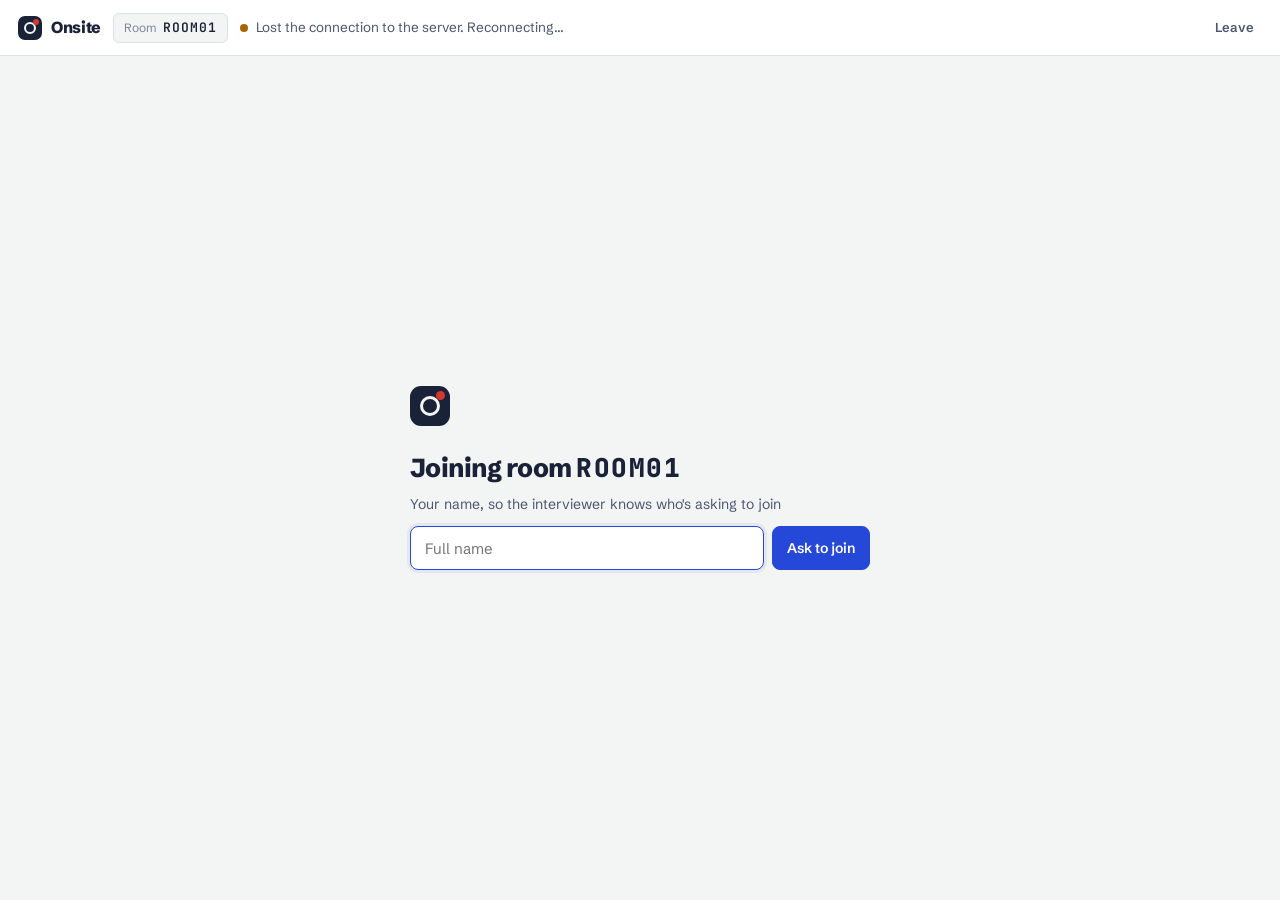
==== interview.html @ e68c0ad7 "Polish project rooms: quieter file actions, private mark, shorter copy - Interview type in the top b" ====
<!doctype html>
<html lang="en">
<head>
<meta charset="utf-8" />
<meta name="viewport" content="width=device-width, initial-scale=1" />
<title>Onsite — Interview room</title>
<link rel="icon" href="data:image/svg+xml,<svg xmlns=%22http://www.w3.org/2000/svg%22 viewBox=%220 0 32 32%22><rect width=%2232%22 height=%2232%22 rx=%227%22 fill=%22%231A2238%22/><circle cx=%2216%22 cy=%2216%22 r=%228%22 fill=%22none%22 stroke=%22%23F4F6F5%22 stroke-width=%223%22/><circle cx=%2223%22 cy=%229%22 r=%223%22 fill=%22%23D6382F%22/></svg>" />
<link rel="stylesheet" href="style.css?v=46" />
<link rel="stylesheet" href="vendor/codemirror/codemirror.min.css" />
</head>
<body class="room">
  <header class="topbar">
    <div class="topbar-left">
      <a class="brand" href="index.html" aria-label="Onsite home">
        <span class="brand-mark" aria-hidden="true"></span>
        <span class="brand-name">Onsite</span>
      </a>
      <button class="room-code-pill" id="roomCodePill" type="button" title="Copy invite link">
        <span class="room-code-label">Room</span>
        <span class="room-code-chip" id="roomChip">------</span>
      </button>
      <span class="room-type hidden" id="roomType"></span>
      <span class="conn-status"><span class="conn-dot" id="connDot"></span><span id="connText">Waiting for your candidate</span></span>
    </div>
    <div class="topbar-right">
      <span class="verdict-badge hidden" id="verdictBadge"></span>
      <div class="timer-group">
        <select class="duration-select hidden" id="durationSelect" aria-label="Interview length">
          <option value="30">30 min</option>
          <option value="45" selected>45 min</option>
          <option value="60">60 min</option>
          <option value="90">90 min</option>
        </select>
        <span class="timer" id="timer">45:00</span>
        <button class="btn btn-primary btn-sm hidden" id="startTimerBtn" type="button">Start interview</button>
      </div>
      <button class="btn btn-sm hidden" id="copyRoomLink" type="button">Copy invite link</button>
      <button class="btn btn-sm btn-danger-quiet hidden" id="endAccessBtn" type="button">Remove candidate</button>
      <a href="index.html" class="btn btn-sm btn-ghost leave-link" id="leaveLink">Leave</a>
    </div>
  </header>

  <div class="error-banner hidden" id="errorBanner"></div>

  <div class="admit-banner hidden" id="admitBanner" role="alert">
    <span id="admitBannerText"></span>
    <button class="btn btn-sm btn-go" id="admitBtn" type="button">Let them in</button>
    <button class="btn btn-sm btn-ghost-inverse" id="denyBtn" type="button">Deny</button>
  </div>

  <div class="waiting-overlay hidden" id="waitingOverlay">
    <div class="waiting-box">
      <span class="brand-mark brand-mark-lg" aria-hidden="true"></span>
      <p class="waiting-title" id="waitingTitle">Joining room <span id="waitingRoom"></span></p>
      <p class="waiting-text" id="waitingText">Connecting…</p>
      <form class="name-form hidden" id="nameForm">
        <label for="nameFormInput">Your name, so the interviewer knows who's asking to join</label>
        <div class="name-form-row">
          <input id="nameFormInput" autocomplete="name" maxlength="40" placeholder="Full name" required />
          <button class="btn btn-primary" type="submit">Ask to join</button>
        </div>
      </form>
    </div>
  </div>

  <div class="session-end-overlay hidden" id="sessionEndOverlay">
    <div class="session-end-box">
      <div class="session-end-title" id="sessionEndTitle">Interview ended</div>
      <p id="sessionEndReason">The interviewer ended the interview.</p>
      <button class="btn hidden" id="sessionEndResetBtn" type="button">Reset for next candidate</button>
    </div>
  </div>

  <div class="replay-overlay hidden" id="replayOverlay" role="dialog" aria-modal="true" aria-labelledby="replayTitle">
    <div class="replay-box">
      <div class="replay-head">
        <h2 id="replayTitle">Code playback <span class="replay-file" id="replayFile"></span></h2>
        <button class="btn btn-sm btn-ghost" id="replayClose" type="button">Close</button>
      </div>
      <div class="replay-editor"><textarea id="replayArea"></textarea></div>
      <div class="replay-controls">
        <button class="btn btn-sm btn-primary replay-play" id="replayPlay" type="button">Play</button>
        <div class="replay-track">
          <div class="replay-markers" id="replayMarkers"></div>
          <input type="range" id="replaySlider" min="0" max="0" value="0" aria-label="Playback position" />
        </div>
        <span class="replay-time" id="replayTime">0:00</span>
        <select id="replaySpeed" aria-label="Playback speed">
          <option value="4">4×</option>
          <option value="10" selected>10×</option>
          <option value="30">30×</option>
        </select>
      </div>
      <p class="replay-legend"><span class="mk mk-paste"></span>Paste <span class="mk mk-away"></span>Left the tab <span class="mk mk-run"></span>Code run <span class="mk mk-question"></span>Switched question</p>
    </div>
  </div>

  <main class="main-layout">
    <section class="editor-pane" aria-label="Code editor">
      <div class="editor-toolbar">
        <select id="langSelect" aria-label="Language">
          <option value="python" selected>Python</option>
          <option value="javascript">JavaScript</option>
          <option value="cpp">C++</option>
          <option value="java">Java</option>
        </select>
        <button class="btn btn-sm btn-dark btn-run" id="runBtn" type="button" title="Run (Cmd/Ctrl+Enter)">Run</button>
        <button class="btn btn-sm btn-dark" id="runTestsBtn" type="button">Run tests</button>
        <button class="btn btn-sm btn-dark" id="formatCodeBtn" type="button" title="Format with Ruff (Python) or clang-format (C++/Java/JS) — Cmd/Ctrl+Shift+F">Format</button>
        <div class="toolbar-spacer"></div>
        <div class="editor-settings">
          <button class="btn btn-sm btn-dark" id="editorSettingsBtn" type="button" aria-expanded="false" aria-controls="editorSettingsMenu" title="Editor settings">Aa</button>
          <div class="settings-menu hidden" id="editorSettingsMenu" role="dialog" aria-label="Editor settings">
            <div class="settings-row">
              <span id="fontSizeLabel">Text size</span>
              <div class="stepper" role="group" aria-labelledby="fontSizeLabel">
                <button type="button" id="fontDownBtn" aria-label="Smaller text">−</button>
                <output id="fontSizeOut" aria-live="polite">14</output>
                <button type="button" id="fontUpBtn" aria-label="Larger text">+</button>
              </div>
            </div>
            <div class="settings-row">
              <span id="editorThemeLabel">Editor</span>
              <div class="seg" role="group" aria-labelledby="editorThemeLabel">
                <button type="button" data-editor-theme="dark">Dark</button>
                <button type="button" data-editor-theme="light">Light</button>
              </div>
            </div>
            <p class="settings-note">Only changes your screen.</p>
          </div>
        </div>
        <button class="btn btn-sm btn-dark" id="whiteboardToggle" type="button">Whiteboard</button>
      </div>
      <div class="file-bar hidden" id="fileBar">
        <div class="file-tabs" id="fileTabs" role="tablist" aria-label="Project files"></div>
        <div class="file-actions hidden" id="fileActions">
          <button class="file-action" id="newFileBtn" type="button">New file</button>
          <button class="file-action" id="hideFileBtn" type="button">Hide</button>
          <button class="file-action" id="deleteFileBtn" type="button">Delete</button>
          <label class="file-run-toggle" title="Lets the candidate use Run and Run tests. Results for hidden files stay private.">
            <input type="checkbox" id="candidateRunsToggle" checked />Candidate runs
          </label>
        </div>
      </div>
      <div class="editor-surface" id="editorSurface">
        <textarea id="codeArea"></textarea>

        <div class="whiteboard-wrap hidden" id="whiteboardWrap">
          <div class="wb-toolbar">
            <div class="wb-tools" id="wbTools">
              <button class="wb-tool active" data-tool="select" title="Select / move / resize" type="button">Select</button>
              <button class="wb-tool" data-tool="pen" title="Pen" type="button">Pen</button>
              <button class="wb-tool" data-tool="rect" title="Rectangle" type="button">Box</button>
              <button class="wb-tool" data-tool="ellipse" title="Ellipse" type="button">Circle</button>
              <button class="wb-tool" data-tool="line" title="Line" type="button">Line</button>
              <button class="wb-tool" data-tool="arrow" title="Arrow" type="button">Arrow</button>
              <button class="wb-tool" data-tool="text" title="Text" type="button">Text</button>
              <button class="wb-tool" data-tool="eraser" title="Eraser" type="button">Eraser</button>
            </div>
            <div class="wb-sep"></div>
            <div class="wb-colors" id="wbColors">
              <button class="wb-color active" data-color="#1A2238" style="background:#1A2238" title="Black marker" type="button"></button>
              <button class="wb-color" data-color="#2648D8" style="background:#2648D8" title="Blue marker" type="button"></button>
              <button class="wb-color" data-color="#16865A" style="background:#16865A" title="Green marker" type="button"></button>
              <button class="wb-color" data-color="#D6382F" style="background:#D6382F" title="Red marker" type="button"></button>
            </div>
            <div class="wb-sep"></div>
            <div class="wb-widths" id="wbWidths">
              <button class="wb-width" data-width="1.5" title="Fine" type="button"><span></span></button>
              <button class="wb-width active" data-width="2.5" title="Medium" type="button"><span></span></button>
              <button class="wb-width" data-width="5" title="Chisel" type="button"><span></span></button>
            </div>
            <div class="wb-sep"></div>
            <button class="btn btn-xs" id="wbUndo" title="Undo (Cmd/Ctrl+Z)" type="button">Undo</button>
            <button class="btn btn-xs" id="wbRedo" title="Redo (Cmd/Ctrl+Shift+Z)" type="button">Redo</button>
            <div class="wb-sep"></div>
            <button class="btn btn-xs" id="wbZoomOut" title="Zoom out" type="button">−</button>
            <button class="btn btn-xs" id="wbZoomReset" title="Reset view" type="button">100%</button>
            <button class="btn btn-xs" id="wbZoomIn" title="Zoom in" type="button">+</button>
            <div class="toolbar-spacer"></div>
            <button class="btn btn-xs btn-danger-quiet" id="wbClear" type="button">Erase board</button>
          </div>
          <div class="wb-canvas-wrap">
            <canvas id="wbCanvas"></canvas>
          </div>
        </div>
      </div>
      <div class="output-head">
        <span>Output</span>
        <span class="output-private hidden" id="outputPrivate">Only you can see this</span>
        <button class="output-clear" id="clearOutputBtn" type="button">Clear</button>
      </div>
      <div class="output-pane" id="outputPane">Run your code to see output here.</div>
    </section>

    <div class="resize-handle" id="resizeHandle" role="separator" aria-orientation="vertical" aria-label="Resize side panel"></div>

    <aside class="side-pane" id="sidePane">
      <div class="invite-card hidden" id="inviteCard">
        <p class="invite-title">Invite your candidate</p>
        <p class="invite-text">Send them this link. You'll be asked to let them in when they arrive.</p>
        <div class="invite-row">
          <code class="invite-link" id="inviteLinkText"></code>
          <button class="btn btn-sm btn-primary" id="inviteCopyBtn" type="button">Copy</button>
        </div>
      </div>

      <nav class="tab-bar" id="tabBar" role="tablist">
        <button class="tab-btn active" data-tab="question" type="button" role="tab">Question</button>
        <button class="tab-btn" data-tab="tests" type="button" role="tab">Tests</button>
        <button class="tab-btn hidden" id="notesTabBtn" data-tab="notes" type="button" role="tab">Log</button>
        <button class="tab-btn hidden" id="feedbackTabBtn" data-tab="feedback" type="button" role="tab">Scorecard</button>
      </nav>

      <div class="tab-panels">
        <div class="tab-panel active" data-panel="question">
          <div class="question-pane">
            <div class="question-tabs hidden" id="questionTabs" role="tablist" aria-label="Questions in this interview"></div>
            <div class="side-header-row">
              <div class="question-actions" id="interviewerQuestionActions">
                <button class="btn btn-sm" id="importLeetcodeBtn" type="button">Choose a question</button>
                <button class="btn btn-sm btn-primary reveal" id="revealBtn" type="button">Show to candidate</button>
              </div>
              <span class="hidden-note hidden" id="candidateHiddenNote">Your interviewer will share the question here.</span>
            </div>
            <p class="prep-note hidden" id="prepNote" role="status"></p>
            <div class="question-meta" id="questionMeta" role="group" aria-label="Difficulty">
              <button class="difficulty-btn difficulty-easy" data-difficulty="easy" type="button">Easy</button>
              <button class="difficulty-btn difficulty-medium" data-difficulty="medium" type="button">Medium</button>
              <button class="difficulty-btn difficulty-hard" data-difficulty="hard" type="button">Hard</button>
            </div>
            <div class="question-badges hidden" id="questionBadges"></div>
            <textarea id="questionArea" placeholder="Write or paste the problem, constraints, and examples — or choose one from the question bank."></textarea>

            <div class="import-panel hidden" id="importPanel">
              <div class="import-section hidden" id="projectBankSection">
                <p class="import-label" id="projectBankLabel">Projects</p>
                <p class="import-hint" id="projectBankHint"></p>
                <div class="bank-list" id="projectBankList"></div>
                <div class="project-blank-row">
                  <button class="btn btn-sm" type="button" data-blank-project="python">Blank Python project</button>
                  <button class="btn btn-sm" type="button" data-blank-project="javascript">Blank JavaScript project</button>
                  <button class="btn btn-sm btn-ghost" type="button" id="projectBankCancelBtn">Cancel</button>
                </div>
              </div>
              <div class="import-section" data-leetcode-only>
                <p class="import-label">NeetCode 150</p>
                <p class="import-hint">Loads the problem, its LeetCode starter code, and test cases from its examples. Problems marked "Hidden tests" also add hidden edge cases and a reference approach to your private notes.</p>
                <input class="bank-search" id="bankSearch" type="search" placeholder="Search by name, number, or topic" autocomplete="off" aria-label="Search the question bank" />
                <div class="bank-groups" id="bankList"></div>
              </div>
              <div class="import-section" data-leetcode-only>
                <p class="import-label">From LeetCode</p>
                <p class="import-hint">Paste any problem URL to pull its description, difficulty, and examples. Starter code comes along for NeetCode 150 problems; LeetCode doesn't let a browser fetch it for others. Premium problems can't be fetched — paste the page text instead.</p>
                <div class="import-fetch-row">
                  <input id="importUrlInput" placeholder="https://leetcode.com/problems/two-sum/" autocomplete="off" />
                  <button class="btn btn-sm btn-primary" id="importFetchBtn" type="button">Fetch</button>
                </div>
                <textarea id="importPasteArea" placeholder="Or paste the whole problem page here…"></textarea>
                <div class="import-actions">
                  <button class="btn btn-sm btn-ghost" id="importCancelBtn" type="button">Cancel</button>
                  <button class="btn btn-sm" id="importConfirmBtn" type="button">Use pasted text</button>
                </div>
              </div>
            </div>
          </div>
        </div>

        <div class="tab-panel" data-panel="tests">
          <div class="testcase-pane hidden" id="testcasePane">
            <div class="side-header-row tests-header-row">
              <p class="testcase-hint" id="testcaseHint">Input takes one JSON value per argument, one per line. Hidden cases are never shown to the candidate.</p>
              <button class="btn btn-sm" id="addTestcaseBtn" type="button">Add case</button>
            </div>
            <div id="testcaseList"></div>
          </div>
          <div class="project-tests hidden" id="projectTestsPane">
            <p class="testcase-hint" id="projectTestsHint"></p>
            <div id="projectTestsList"></div>
          </div>
        </div>

        <div class="tab-panel" data-panel="notes">
          <div class="paste-log hidden" id="pasteLog">
            <form class="log-form" id="logForm">
              <input id="logInput" placeholder="Add a note — stamped with the interview clock" autocomplete="off" />
            </form>
            <div class="paste-log-list" id="pasteLogList"><div class="paste-log-empty">Notes you add, pastes, tab switches, and test runs appear here in order.</div></div>
          </div>

          <div class="solution-pane hidden" id="solutionPane">
            <label class="side-header" for="solutionArea">Reference solution</label>
            <textarea id="solutionArea" placeholder="Expected approach, complexity, follow-ups. Never sent to the candidate."></textarea>
          </div>
        </div>

        <div class="tab-panel" data-panel="feedback">
          <div class="feedback-pane hidden" id="feedbackPane">
            <div class="feedback-scores" id="feedbackScores"></div>
            <textarea id="feedbackSummary" placeholder="Summary: strengths, gaps, and whether you'd move them forward."></textarea>
            <div class="verdict-buttons">
              <button class="verdict-btn pass" id="passBtn" type="button">Pass</button>
              <button class="verdict-btn fail" id="failBtn" type="button">No pass</button>
              <button class="verdict-btn clear" id="clearVerdictBtn" type="button">Clear</button>
            </div>
            <div class="feedback-actions">
              <button class="btn btn-sm" id="replayBtn" type="button">Play back the code</button>
              <button class="btn btn-sm" id="openReportBtn" type="button">Open report</button>
              <button class="btn btn-sm copy-feedback" id="copyFeedbackBtn" type="button">Copy summary</button>
            </div>
            <button class="btn btn-sm btn-danger-quiet reset-room" id="resetRoomBtn" type="button">Reset for next candidate</button>
          </div>
        </div>
      </div>
    </aside>
  </main>

<script>
window.addEventListener('error', function (e) {
  var el = document.getElementById('errorBanner');
  if (!el) return;
  el.textContent = 'Something failed to load (' + (e.message || 'script error') + '). Hard-refresh the page; if it keeps happening, this browser may be blocking a required script.';
  el.classList.remove('hidden');
});
// If the browser restores this page from its back-forward cache (common on
// mobile Safari when swiping back/forward), force a real reload — otherwise
// a stale, frozen snapshot can be shown with no new network request at all.
window.addEventListener('pageshow', function (e) {
  if (e.persisted) window.location.reload();
});
</script>
<script src="vendor/codemirror/codemirror.min.js"></script>
<script src="vendor/codemirror/mode/javascript/javascript.min.js"></script>
<script src="vendor/codemirror/mode/clike/clike.min.js"></script>
<script src="vendor/codemirror/mode/python/python.min.js"></script>
<script src="vendor/codemirror/addon/comment/comment.min.js"></script>
<script src="vendor/codemirror/addon/edit/matchbrackets.js"></script>
<script src="vendor/codemirror/addon/edit/closebrackets.js"></script>
<script src="vendor/codemirror/addon/selection/active-line.js"></script>
<script src="vendor/peerjs/peerjs.min.js"></script>
<script src="questions.js?v=31"></script>
<script src="neetcode150.js?v=1"></script>
<script src="projects.js?v=1"></script>
<script src="project-runner.js?v=1"></script>
<script src="report.js?v=3"></script>
<script src="app.js?v=48"></script>
</body>
</html>
---- style.css ----
@import url('https://fonts.googleapis.com/css2?family=JetBrains+Mono:wght@400;500;600&family=Schibsted+Grotesk:wght@400;500;600;700;800&display=swap');

/* Onsite — the interview room's whiteboard: board white, marker-ink navy,
   and the three dry-erase colors (blue, green, red) used for meaning only:
   blue = action, green = passing / connected, red = time / failing. */
:root {
  --board: #F3F5F4;
  --surface: #FFFFFF;
  --surface-2: #EDF0EF;
  --ink: #1A2238;
  --ink-2: #4B556E;
  --ink-3: #7C859A;
  --rule: #DCE1E4;
  --rule-2: #C3CAD2;
  --blue: #2648D8;
  --blue-ink: #1A35A8;
  --blue-wash: rgba(38, 72, 216, 0.08);
  --green: #16865A;
  --green-wash: rgba(22, 134, 90, 0.1);
  --red: #D6382F;
  --red-wash: rgba(214, 56, 47, 0.09);
  --amber: #A86400;
  --amber-wash: rgba(201, 125, 0, 0.12);

  --slate: #151B2D;
  --slate-2: #1B2236;
  --slate-3: #232B42;
  --slate-rule: #2A334C;
  --slate-text: #E4E8F2;
  --slate-dim: #8A93AD;

  --sans: 'Schibsted Grotesk', system-ui, sans-serif;
  --mono: 'JetBrains Mono', ui-monospace, monospace;

  --r-sm: 5px;
  --r-md: 8px;
  --r-lg: 14px;
}

* { box-sizing: border-box; }

body {
  margin: 0;
  font-family: var(--sans);
  font-size: 14px;
  line-height: 1.45;
  background: var(--board);
  color: var(--ink);
  -webkit-font-smoothing: antialiased;
}

.hidden { display: none !important; }
a { color: inherit; }
button { font-family: inherit; }
:focus-visible { outline: 2px solid var(--blue); outline-offset: 2px; }

@media (prefers-reduced-motion: reduce) {
  *, *::before, *::after { animation: none !important; transition: none !important; }
}

/* ---------- Brand ---------- */
.brand {
  display: inline-flex;
  align-items: center;
  gap: 9px;
  text-decoration: none;
  color: var(--ink);
}
.brand-mark {
  display: inline-block;
  position: relative;
  width: 24px;
  height: 24px;
  border-radius: 7px;
  background: var(--ink);
  flex: none;
}
.brand-mark::before {
  content: '';
  position: absolute;
  inset: 6px;
  border: 2.5px solid var(--board);
  border-radius: 50%;
}
.brand-mark::after {
  content: '';
  position: absolute;
  top: 3px;
  right: 3px;
  width: 6px;
  height: 6px;
  border-radius: 50%;
  background: var(--red);
}
.brand-mark-lg { width: 40px; height: 40px; border-radius: 11px; }
.brand-mark-lg::before { inset: 10px; border-width: 3.5px; }
.brand-mark-lg::after { top: 5px; right: 5px; width: 9px; height: 9px; }
.brand-name {
  font-weight: 800;
  font-size: 17px;
  letter-spacing: -0.02em;
}

/* ---------- Buttons ---------- */
.btn {
  display: inline-flex;
  align-items: center;
  justify-content: center;
  gap: 6px;
  height: 36px;
  padding: 0 14px;
  border: 1px solid var(--rule-2);
  border-radius: var(--r-md);
  background: var(--surface);
  color: var(--ink);
  font-size: 14px;
  font-weight: 600;
  text-decoration: none;
  cursor: pointer;
  white-space: nowrap;
  transition: background .12s, border-color .12s, color .12s;
}
.btn:hover { border-color: var(--ink-3); background: var(--surface-2); }
.btn:disabled { opacity: .55; cursor: default; }
.btn-sm { height: 30px; padding: 0 11px; font-size: 13px; border-radius: 6px; }
.btn-xs { height: 26px; padding: 0 9px; font-size: 12px; border-radius: var(--r-sm); }
.btn-primary { background: var(--blue); border-color: var(--blue); color: #fff; }
.btn-primary:hover { background: var(--blue-ink); border-color: var(--blue-ink); }
.btn-primary.active { background: var(--surface); color: var(--blue); border-color: var(--blue); }
.btn-ghost { border-color: transparent; background: transparent; color: var(--ink-2); }
.btn-ghost:hover { background: var(--surface-2); border-color: transparent; color: var(--ink); }
.btn-danger-quiet { color: var(--red); }
.btn-danger-quiet:hover { border-color: var(--red); background: var(--red-wash); }
.btn-go { background: var(--green); border-color: var(--green); color: #fff; }
.btn-go:hover { background: #0F6E49; border-color: #0F6E49; }
.btn-ghost-inverse { background: transparent; border-color: rgba(255,255,255,.35); color: #fff; }
.btn-ghost-inverse:hover { background: rgba(255,255,255,.1); border-color: #fff; }

/* Buttons on the dark editor surface */
.btn-dark { background: var(--slate-3); border-color: var(--slate-rule); color: var(--slate-text); }
.btn-dark:hover { background: #2B3450; border-color: #3A4564; }
.btn-dark.active { background: var(--slate-text); color: var(--slate); border-color: var(--slate-text); }
.btn-run { background: var(--green); border-color: var(--green); color: #fff; }
.btn-run:hover { background: #12A06B; border-color: #12A06B; }

input, textarea, select {
  font-family: inherit;
  font-size: 14px;
  color: var(--ink);
}

/* ======================================================================
   Landing
   ====================================================================== */
body.landing { min-height: 100vh; }

.landing-top {
  display: flex;
  align-items: center;
  justify-content: space-between;
  max-width: 1180px;
  margin: 0 auto;
  padding: 22px 32px;
}

.landing-main {
  max-width: 1180px;
  margin: 0 auto;
  padding: 40px 32px 72px;
  display: grid;
  grid-template-columns: minmax(0, 1fr) minmax(0, 1.05fr);
  gap: 64px;
  align-items: center;
}

.landing h1 {
  font-size: clamp(40px, 5.4vw, 68px);
  font-weight: 800;
  line-height: 0.98;
  letter-spacing: -0.035em;
  margin: 0 0 22px;
  max-width: 11ch;
}

.lede {
  font-size: 18px;
  line-height: 1.55;
  color: var(--ink-2);
  max-width: 44ch;
  margin: 0 0 36px;
}

.type-picker {
  display: grid;
  grid-template-columns: repeat(3, minmax(0, 1fr));
  gap: 8px;
  margin: 0 0 14px;
  padding: 0;
  border: 0;
  min-width: 0;
}
.type-picker legend { margin-bottom: 8px; padding: 0; font-weight: 600; font-size: 14px; color: var(--ink-2); }
.type-option {
  position: relative;
  display: flex;
  flex-direction: column;
  gap: 3px;
  padding: 12px 14px;
  border: 1px solid var(--rule-2);
  border-radius: 10px;
  background: var(--surface);
  cursor: pointer;
}
.type-option:hover { border-color: var(--ink-3); }
.type-option input { position: absolute; opacity: 0; pointer-events: none; }
.type-option:has(input:checked) { border-color: var(--ink); box-shadow: inset 0 0 0 1px var(--ink); }
.type-option:has(input:focus-visible) { outline: 2px solid var(--blue); outline-offset: 1px; }
.type-name { font-weight: 700; font-size: 15px; }
.type-desc { font-size: 13px; line-height: 1.4; color: var(--ink-3); }
@media (max-width: 560px) { .type-picker { grid-template-columns: 1fr; } }

.start-block {
  display: flex;
  flex-wrap: wrap;
  align-items: center;
  gap: 12px;
  margin-bottom: 28px;
}
.start-block .btn { height: 48px; padding: 0 22px; font-size: 16px; border-radius: 10px; }

.length-picker {
  display: inline-flex;
  align-items: center;
  gap: 2px;
  padding: 3px;
  border: 1px solid var(--rule-2);
  border-radius: 10px;
  background: var(--surface);
  margin: 0;
  min-width: 0;
}
.length-picker legend { position: absolute; width: 1px; height: 1px; overflow: hidden; clip: rect(0 0 0 0); }
.length-picker label {
  position: relative;
  display: inline-flex;
  align-items: center;
  height: 40px;
  padding: 0 12px;
  border-radius: 7px;
  font-weight: 600;
  font-size: 14px;
  color: var(--ink-2);
  cursor: pointer;
  font-variant-numeric: tabular-nums;
}
.length-picker input { position: absolute; opacity: 0; pointer-events: none; }
.length-picker label:has(input:checked) { background: var(--ink); color: var(--surface); }
.length-picker label:has(input:focus-visible) { outline: 2px solid var(--blue); outline-offset: 1px; }
.length-suffix { color: var(--ink-3); font-size: 14px; padding: 0 10px 0 6px; }

.join-form {
  display: flex;
  flex-wrap: wrap;
  align-items: center;
  gap: 10px;
  padding-top: 26px;
  border-top: 1px solid var(--rule);
  max-width: 520px;
}
.join-form label { width: 100%; font-weight: 600; color: var(--ink-2); font-size: 14px; }
.join-form input {
  height: 44px;
  padding: 0 14px;
  border: 1px solid var(--rule-2);
  border-radius: var(--r-md);
  background: var(--surface);
}
.join-form input:focus { outline: none; border-color: var(--blue); box-shadow: 0 0 0 3px var(--blue-wash); }
#joinCodeInput {
  width: 150px;
  font-family: var(--mono);
  font-weight: 600;
  letter-spacing: 0.12em;
  text-transform: uppercase;
}
#joinCodeInput::placeholder { font-family: var(--sans); font-weight: 400; letter-spacing: 0; text-transform: none; }
#candidateNameInput { flex: 1; min-width: 160px; }
.join-form .btn { height: 44px; }
.form-error { width: 100%; margin: 0; color: var(--red); font-size: 13px; }

/* The preview: a miniature of the room, the one moment of motion on the page. */
.preview {
  position: relative;
  margin: 0;
  border-radius: var(--r-lg);
  background: var(--slate);
  color: var(--slate-text);
  box-shadow: 0 1px 0 var(--rule-2), 0 30px 60px -30px rgba(26, 34, 56, 0.55);
  overflow: hidden;
}
.preview-bar {
  display: flex;
  align-items: center;
  gap: 10px;
  padding: 12px 16px;
  border-bottom: 1px solid var(--slate-rule);
  font-size: 12.5px;
  color: var(--slate-dim);
}
.preview-bar .pv-room { font-family: var(--mono); color: var(--slate-text); letter-spacing: 0.08em; }
.preview-bar .pv-spacer { flex: 1; }
.preview-bar .pv-clock {
  font-family: var(--mono);
  font-size: 15px;
  font-weight: 600;
  color: var(--slate-text);
  font-variant-numeric: tabular-nums;
}
.pv-live { display: inline-flex; align-items: center; gap: 6px; }
.pv-live::before { content: ''; width: 7px; height: 7px; border-radius: 50%; background: #3BC48A; }
.preview-code {
  margin: 0;
  padding: 18px 0 22px;
  font-family: var(--mono);
  font-size: 13.5px;
  line-height: 1.75;
  min-height: 300px;
  white-space: pre;
  overflow: hidden;
  counter-reset: ln;
}
.preview-code .ln { display: block; padding-right: 16px; }
.preview-code .ln::before {
  counter-increment: ln;
  content: counter(ln);
  display: inline-block;
  width: 44px;
  padding-right: 14px;
  text-align: right;
  color: #4A5574;
}
.pv-k { color: #8FB3FF; }
.pv-f { color: #7FE0B0; }
.pv-c { color: #6F7A96; font-style: italic; }
.pv-n { color: #E9C46A; }
.pv-cursor {
  position: relative;
  display: inline-block;
  width: 2px;
  height: 1.25em;
  vertical-align: -0.25em;
  background: #F59E8B;
  animation: pv-blink 1s steps(1) infinite;
}
.pv-cursor-flag {
  position: absolute;
  bottom: 100%;
  left: 0;
  padding: 1px 6px;
  border-radius: 3px 3px 3px 0;
  background: #F59E8B;
  color: var(--slate);
  font-family: var(--sans);
  font-size: 10.5px;
  font-weight: 700;
  white-space: nowrap;
}
@keyframes pv-blink { 50% { opacity: 0; } }
.preview-foot {
  display: flex;
  gap: 18px;
  padding: 12px 16px;
  border-top: 1px solid var(--slate-rule);
  font-size: 12.5px;
  color: var(--slate-dim);
}
.preview-foot strong { color: #3BC48A; font-weight: 600; }
.preview-foot .pv-hidden { color: var(--slate-dim); }

.features {
  width: calc(100% - 64px);
  max-width: 1116px;
  margin: 0 auto;
  padding: 56px 0 40px;
  display: grid;
  grid-template-columns: repeat(4, minmax(0, 1fr));
  gap: 36px;
  border-top: 1px solid var(--rule);
}
.feature h2 { font-size: 16px; font-weight: 700; letter-spacing: -0.01em; margin: 0 0 8px; }
.feature p { margin: 0; color: var(--ink-2); line-height: 1.55; font-size: 14.5px; max-width: 34ch; }

.landing-foot {
  max-width: 1180px;
  margin: 0 auto;
  padding: 24px 32px 40px;
  color: var(--ink-3);
  font-size: 13px;
}

/* Past interviews */
.history-panel {
  max-width: 760px;
  margin: 0 auto;
  padding: 24px 32px 72px;
}
.history-panel h1 { font-size: 34px; max-width: none; margin-bottom: 6px; }
.history-panel .hint { color: var(--ink-3); margin: 0 0 28px; }
.history-entry {
  padding: 18px 0;
  border-top: 1px solid var(--rule);
}
.history-entry-top { display: flex; align-items: center; gap: 12px; margin-bottom: 4px; }
.history-entry-name { font-weight: 700; font-size: 16px; }
.history-entry-meta { color: var(--ink-3); font-size: 13px; margin-bottom: 8px; }
.history-entry-question, .history-entry-summary { color: var(--ink-2); font-size: 14px; margin-top: 6px; white-space: pre-wrap; }
.history-entry-scores { font-size: 13px; color: var(--ink-2); margin-top: 6px; }
.history-entry-notes { margin: 8px 0 0; padding-left: 18px; color: var(--ink-2); font-size: 13.5px; }
.history-report { margin-top: 12px; }
.history-empty { color: var(--ink-2); padding: 18px 0; border-top: 1px solid var(--rule); }

@media (max-width: 900px) {
  .landing-main { grid-template-columns: 1fr; gap: 44px; padding-top: 16px; }
  .features { grid-template-columns: 1fr 1fr; }
}
@media (max-width: 560px) {
  .landing-top, .landing-main, .landing-foot, .history-panel { padding-left: 16px; padding-right: 16px; }
  .features { width: calc(100% - 32px); }
  .features { grid-template-columns: 1fr; gap: 24px; }
  .preview-code { font-size: 12px; min-height: 0; }
  .start-block .btn { width: 100%; }
  #joinCodeInput, #candidateNameInput, .join-form .btn { width: 100%; }
}

/* ======================================================================
   Interview room
   ====================================================================== */
body.room {
  height: 100vh;
  display: flex;
  flex-direction: column;
  overflow: hidden;
}

.topbar {
  display: flex;
  align-items: center;
  justify-content: space-between;
  gap: 16px;
  height: 56px;
  padding: 0 14px 0 18px;
  background: var(--surface);
  border-bottom: 1px solid var(--rule);
  flex: none;
}
.topbar-left, .topbar-right { display: flex; align-items: center; gap: 12px; min-width: 0; }
.topbar .brand-name { font-size: 16px; }

.room-code-pill {
  display: inline-flex;
  align-items: baseline;
  gap: 7px;
  height: 30px;
  padding: 0 10px;
  border: 1px solid var(--rule);
  border-radius: 6px;
  background: var(--board);
  cursor: pointer;
  font-size: 12px;
  color: var(--ink-3);
  line-height: 28px;
}
.room-code-pill:hover:not(:disabled) { border-color: var(--rule-2); }
.room-code-pill:disabled { cursor: default; }
.room-code-chip { font-family: var(--mono); font-weight: 600; font-size: 13px; color: var(--ink); letter-spacing: 0.08em; }

.conn-status { display: inline-flex; align-items: center; gap: 8px; color: var(--ink-2); font-size: 13.5px; min-width: 0; }
#connText { overflow: hidden; text-overflow: ellipsis; white-space: nowrap; }
.conn-dot { width: 8px; height: 8px; border-radius: 50%; background: var(--ink-3); flex: none; }
.conn-dot.connected { background: var(--green); box-shadow: 0 0 0 3px var(--green-wash); }
.conn-dot.waiting { background: var(--amber); animation: pulse-dot 1.6s ease-in-out infinite; }
.conn-dot.error { background: var(--red); }
@keyframes pulse-dot { 50% { opacity: .35; } }

.timer-group {
  display: flex;
  align-items: center;
  gap: 8px;
  padding-right: 12px;
  margin-right: 2px;
  border-right: 1px solid var(--rule);
}
.timer {
  font-family: var(--mono);
  font-size: 19px;
  font-weight: 600;
  font-variant-numeric: tabular-nums;
  color: var(--ink-3);
  letter-spacing: -0.01em;
}
.timer.timer-running { color: var(--ink); }
.timer.timer-warning { color: var(--red); }
.duration-select {
  height: 30px;
  padding: 0 6px;
  border: 1px solid var(--rule-2);
  border-radius: 6px;
  background: var(--surface);
  font-size: 13px;
  font-weight: 600;
}

.verdict-badge {
  display: inline-flex;
  align-items: center;
  height: 24px;
  padding: 0 9px;
  border-radius: 999px;
  font-size: 12.5px;
  font-weight: 700;
}
.verdict-badge.pass { background: var(--green-wash); color: var(--green); }
.verdict-badge.fail { background: var(--red-wash); color: var(--red); }

.error-banner {
  padding: 10px 18px;
  background: var(--red);
  color: #fff;
  font-weight: 600;
  font-size: 13.5px;
}

.admit-banner {
  display: flex;
  align-items: center;
  gap: 12px;
  padding: 10px 18px;
  background: var(--ink);
  color: #fff;
  font-weight: 600;
  flex: none;
}
.admit-banner span { margin-right: auto; }

/* Main grid */
.main-layout {
  flex: 1;
  min-height: 0;
  display: grid;
  grid-template-columns: minmax(0, 1fr) 6px 400px;
}

.editor-pane {
  display: flex;
  flex-direction: column;
  min-width: 0;
  min-height: 0;
  background: var(--slate);
}
.editor-toolbar {
  display: flex;
  align-items: center;
  gap: 8px;
  padding: 10px 12px;
  border-bottom: 1px solid var(--slate-rule);
  flex: none;
}
.editor-toolbar select {
  height: 30px;
  padding: 0 8px;
  border: 1px solid var(--slate-rule);
  border-radius: 6px;
  background: var(--slate-3);
  color: var(--slate-text);
  font-weight: 600;
  font-size: 13px;
}
.toolbar-spacer { flex: 1; }

.editor-surface { position: relative; flex: 1; min-height: 0; }
.editor-surface .CodeMirror { height: 100%; }

.output-head {
  display: flex;
  align-items: center;
  gap: 10px;
  padding: 8px 14px;
  border-top: 1px solid var(--slate-rule);
  background: var(--slate-2);
  font-size: 12.5px;
  font-weight: 600;
  color: var(--slate-dim);
  flex: none;
}
.output-private { font-weight: 500; color: #6F7A96; }
.output-clear {
  margin-left: auto;
  border: 0;
  background: none;
  color: var(--slate-dim);
  font-size: 12.5px;
  font-weight: 600;
  cursor: pointer;
  padding: 2px 4px;
}
.output-clear:hover { color: var(--slate-text); }
.output-pane {
  height: 190px;
  overflow: auto;
  padding: 10px 14px 14px;
  background: var(--slate-2);
  color: #CDD3E1;
  font-family: var(--mono);
  font-size: 12.5px;
  line-height: 1.6;
  white-space: pre-wrap;
  flex: none;
}

.resize-handle {
  background: var(--rule);
  cursor: col-resize;
  transition: background .12s;
}
.resize-handle:hover, .resize-handle.dragging { background: var(--blue); }

/* Side pane */
.side-pane {
  display: flex;
  flex-direction: column;
  min-height: 0;
  background: var(--surface);
}

.invite-card {
  margin: 14px 14px 0;
  padding: 14px 16px;
  border-radius: 10px;
  background: var(--blue-wash);
  border: 1px solid rgba(38, 72, 216, 0.18);
}
.invite-title { margin: 0 0 2px; font-weight: 700; color: var(--blue-ink); }
.invite-text { margin: 0 0 10px; color: var(--ink-2); font-size: 13px; }
.invite-row { display: flex; gap: 8px; align-items: center; }
.invite-link {
  flex: 1;
  min-width: 0;
  overflow: hidden;
  text-overflow: ellipsis;
  white-space: nowrap;
  padding: 6px 8px;
  border-radius: 6px;
  background: var(--surface);
  border: 1px solid var(--rule);
  font-family: var(--mono);
  font-size: 12px;
}

.tab-bar {
  display: flex;
  gap: 2px;
  padding: 0 10px;
  margin-top: 6px;
  border-bottom: 1px solid var(--rule);
  flex: none;
}
.tab-btn {
  position: relative;
  padding: 12px 10px 11px;
  border: 0;
  background: none;
  color: var(--ink-3);
  font-weight: 600;
  font-size: 14px;
  cursor: pointer;
}
.tab-btn:hover { color: var(--ink); }
.tab-btn.active { color: var(--ink); }
.tab-btn.active::after {
  content: '';
  position: absolute;
  left: 10px;
  right: 10px;
  bottom: -1px;
  height: 2px;
  border-radius: 2px;
  background: var(--ink);
}

.tab-panels { flex: 1; min-height: 0; position: relative; }
.tab-panel { display: none; position: absolute; inset: 0; overflow: auto; padding: 16px; }
.tab-panel.active { display: block; }

.side-header {
  display: block;
  font-size: 13px;
  font-weight: 700;
  color: var(--ink);
  margin-bottom: 6px;
}
.side-header-row {
  display: flex;
  align-items: flex-start;
  justify-content: space-between;
  gap: 10px;
  margin-bottom: 12px;
}

.side-pane textarea {
  width: 100%;
  border: 1px solid var(--rule);
  border-radius: var(--r-md);
  padding: 10px 12px;
  background: var(--surface);
  resize: vertical;
  line-height: 1.55;
}
.side-pane textarea:focus, .side-pane input:focus { outline: none; border-color: var(--blue); box-shadow: 0 0 0 3px var(--blue-wash); }

/* Question */
.question-pane { display: flex; flex-direction: column; min-height: 100%; }
.question-actions { display: flex; flex-wrap: wrap; gap: 8px; }
#questionArea {
  flex: 1;
  min-height: 260px;
  font-size: 14.5px;
  line-height: 1.6;
  white-space: pre-wrap;
}
#questionArea[readonly] { border-color: transparent; padding: 0; resize: none; }
.hidden-note { color: var(--ink-3); font-size: 14px; line-height: 1.5; }

.question-meta { display: flex; gap: 6px; margin-bottom: 12px; }
.difficulty-btn {
  height: 26px;
  padding: 0 10px;
  border: 1px solid var(--rule);
  border-radius: 999px;
  background: var(--surface);
  color: var(--ink-3);
  font-size: 12.5px;
  font-weight: 600;
  cursor: pointer;
}
.difficulty-btn:hover { border-color: var(--rule-2); color: var(--ink); }
.difficulty-btn.difficulty-easy.active { background: var(--green-wash); border-color: var(--green); color: var(--green); }
.difficulty-btn.difficulty-medium.active { background: var(--amber-wash); border-color: var(--amber); color: var(--amber); }
.difficulty-btn.difficulty-hard.active { background: var(--red-wash); border-color: var(--red); color: var(--red); }

.question-badges { margin-bottom: 10px; }
.question-badge, .bank-diff {
  display: inline-block;
  padding: 2px 9px;
  border-radius: 999px;
  font-size: 12px;
  font-weight: 700;
  text-transform: capitalize;
}
.question-badge.difficulty-easy, .bank-diff.difficulty-easy { background: var(--green-wash); color: var(--green); }
.question-badge.difficulty-medium, .bank-diff.difficulty-medium { background: var(--amber-wash); color: var(--amber); }
.question-badge.difficulty-hard, .bank-diff.difficulty-hard { background: var(--red-wash); color: var(--red); }

/* Choose a question */
.import-panel {
  position: absolute;
  inset: 0;
  overflow: auto;
  padding: 16px;
  background: var(--surface);
  z-index: 2;
}
.import-section + .import-section { margin-top: 22px; padding-top: 18px; border-top: 1px solid var(--rule); }
.import-label { margin: 0 0 2px; font-weight: 700; font-size: 15px; }
.import-hint { margin: 0 0 12px; color: var(--ink-3); font-size: 13px; line-height: 1.5; }
.bank-list { display: flex; flex-direction: column; border: 1px solid var(--rule); border-radius: 10px; overflow: hidden; }
.bank-item {
  display: grid;
  grid-template-columns: 1fr auto;
  grid-template-rows: auto auto;
  column-gap: 10px;
  align-items: center;
  padding: 10px 12px;
  border: 0;
  border-top: 1px solid var(--rule);
  background: var(--surface);
  text-align: left;
  cursor: pointer;
}
.bank-item:first-child { border-top: 0; }
.bank-item:hover { background: var(--board); }
.bank-title { font-weight: 600; font-size: 14px; color: var(--ink); }
.bank-meta { grid-row: 2; font-size: 12.5px; color: var(--ink-3); }
.bank-diff { grid-row: 1 / span 2; grid-column: 2; }
.import-fetch-row { display: flex; gap: 8px; margin-bottom: 10px; }
.import-fetch-row input {
  flex: 1;
  min-width: 0;
  height: 30px;
  padding: 0 10px;
  border: 1px solid var(--rule);
  border-radius: 6px;
  font-size: 13px;
}
#importPasteArea { min-height: 90px; font-size: 13px; }
.import-actions { display: flex; justify-content: flex-end; gap: 8px; margin-top: 10px; }

/* Tests */
.tests-header-row { align-items: center; }
.testcase-hint { margin: 0; color: var(--ink-3); font-size: 13px; line-height: 1.5; }
.testcase-empty { color: var(--ink-3); font-size: 14px; padding: 18px 0; }
.testcase-row {
  border: 1px solid var(--rule);
  border-radius: 10px;
  padding: 10px 12px 12px;
  margin-bottom: 10px;
}
.testcase-row.is-hidden { border-style: dashed; background: var(--board); }
.testcase-row.has-result.pass { border-color: rgba(22, 134, 90, 0.45); }
.testcase-row.has-result.fail { border-color: rgba(214, 56, 47, 0.45); }
.testcase-row-header {
  display: flex;
  align-items: center;
  gap: 10px;
  margin-bottom: 8px;
  font-size: 13px;
}
.testcase-label { font-weight: 700; margin-right: auto; }
.testcase-status { font-weight: 700; font-size: 12px; }
.has-result.pass .testcase-status { color: var(--green); }
.has-result.fail .testcase-status { color: var(--red); }
.testcase-hidden-toggle { display: inline-flex; align-items: center; gap: 5px; color: var(--ink-2); cursor: pointer; }
.testcase-hidden-toggle input { margin: 0; accent-color: var(--ink); }
.testcase-remove { border: 0; background: none; color: var(--ink-3); font-size: 13px; cursor: pointer; padding: 2px; }
.testcase-remove:hover { color: var(--red); }
.testcase-row textarea {
  font-family: var(--mono);
  font-size: 12.5px;
  padding: 7px 9px;
  margin-top: 6px;
  resize: vertical;
}
.testcase-row textarea[readonly] { background: var(--board); border-color: transparent; resize: none; }
.testcase-result {
  margin-top: 8px;
  padding: 8px 10px;
  border-radius: 6px;
  font-family: var(--mono);
  font-size: 12px;
  white-space: pre-wrap;
}
.testcase-result.fail { background: var(--red-wash); color: #A3271F; }
.testcase-result.pass { background: var(--green-wash); color: var(--green); }

/* Log */
.log-form { margin-bottom: 14px; }
#logInput {
  width: 100%;
  height: 38px;
  padding: 0 12px;
  border: 1px solid var(--rule-2);
  border-radius: var(--r-md);
}
.paste-log-list { display: flex; flex-direction: column; }
.paste-log-empty { color: var(--ink-3); font-size: 13.5px; line-height: 1.5; padding: 4px 0 8px; }
.log-row {
  display: grid;
  grid-template-columns: 58px 1fr;
  gap: 10px;
  padding: 7px 0;
  border-top: 1px solid var(--rule);
  font-size: 13.5px;
}
.log-row:first-child { border-top: 0; }
.log-time { font-family: var(--mono); font-size: 12px; color: var(--ink-3); padding-top: 1px; font-variant-numeric: tabular-nums; }
.log-text { color: var(--ink-2); }
.log-note .log-text { color: var(--ink); font-weight: 500; }
.log-paste .log-text, .log-away .log-text { color: var(--amber); font-weight: 600; }
.log-run .log-text { color: var(--blue-ink); }
.solution-pane { margin-top: 22px; padding-top: 16px; border-top: 1px solid var(--rule); }
#solutionArea { min-height: 150px; font-size: 13.5px; }

/* Scorecard */
.feedback-scores { display: flex; flex-direction: column; gap: 12px; margin-bottom: 16px; }
.feedback-category {
  display: grid;
  grid-template-columns: 1fr auto;
  grid-template-rows: auto auto;
  row-gap: 6px;
  align-items: center;
}
.feedback-category-label { font-weight: 700; font-size: 14px; }
.feedback-score-word { font-size: 12.5px; color: var(--ink-3); font-weight: 600; text-align: right; }
.feedback-scale { grid-column: 1 / -1; display: grid; grid-template-columns: repeat(4, 1fr); gap: 6px; }
.feedback-scale button {
  height: 34px;
  border: 1px solid var(--rule);
  border-radius: 6px;
  background: var(--surface);
  font-weight: 700;
  color: var(--ink-2);
  cursor: pointer;
}
.feedback-scale button:hover { border-color: var(--ink-3); }
.feedback-scale button.active { background: var(--ink); border-color: var(--ink); color: #fff; }
#feedbackSummary { min-height: 110px; margin-bottom: 12px; }
.verdict-buttons { display: grid; grid-template-columns: 1fr 1fr auto; gap: 8px; margin-bottom: 16px; }
.verdict-btn {
  height: 38px;
  border: 1px solid var(--rule-2);
  border-radius: var(--r-md);
  background: var(--surface);
  font-weight: 700;
  font-size: 14px;
  cursor: pointer;
}
.verdict-btn.pass { color: var(--green); }
.verdict-btn.pass:hover { background: var(--green); border-color: var(--green); color: #fff; }
.verdict-btn.fail { color: var(--red); }
.verdict-btn.fail:hover { background: var(--red); border-color: var(--red); color: #fff; }
.verdict-btn.clear { color: var(--ink-3); padding: 0 14px; }
.feedback-actions { display: flex; flex-wrap: wrap; gap: 8px; margin-bottom: 22px; }
.reset-room { width: 100%; }

/* Overlays */
.waiting-overlay, .session-end-overlay {
  position: fixed;
  inset: 56px 0 0;
  display: flex;
  align-items: center;
  justify-content: center;
  background: var(--board);
  z-index: 20;
  padding: 16px;
}
.waiting-box, .session-end-box { max-width: 460px; width: 100%; text-align: left; }
.waiting-title { font-size: 26px; font-weight: 800; letter-spacing: -0.02em; margin: 18px 0 6px; }
#waitingRoom { font-family: var(--mono); letter-spacing: 0.06em; }
.waiting-text { color: var(--ink-2); margin: 0; font-size: 15px; }
.name-form label { display: block; color: var(--ink-2); margin-bottom: 12px; }
.name-form-row { display: flex; gap: 8px; }
.name-form input {
  flex: 1;
  min-width: 0;
  height: 44px;
  padding: 0 14px;
  border: 1px solid var(--rule-2);
  border-radius: var(--r-md);
  font-size: 15px;
}
.name-form input:focus { outline: none; border-color: var(--blue); box-shadow: 0 0 0 3px var(--blue-wash); }
.name-form .btn { height: 44px; }
.session-end-title { font-size: 30px; font-weight: 800; letter-spacing: -0.02em; margin-bottom: 8px; }
.session-end-box p { color: var(--ink-2); font-size: 15px; margin: 0 0 20px; }

.replay-overlay {
  position: fixed;
  inset: 0;
  z-index: 40;
  display: flex;
  align-items: center;
  justify-content: center;
  padding: 24px;
  background: rgba(21, 27, 45, 0.55);
}
.replay-box {
  width: min(980px, 100%);
  height: min(720px, 100%);
  display: flex;
  flex-direction: column;
  border-radius: var(--r-lg);
  background: var(--slate);
  color: var(--slate-text);
  overflow: hidden;
  box-shadow: 0 40px 80px -30px rgba(0, 0, 0, 0.6);
}
.replay-head { display: flex; align-items: center; justify-content: space-between; padding: 12px 14px 12px 18px; border-bottom: 1px solid var(--slate-rule); }
.replay-head h2 { margin: 0; font-size: 16px; font-weight: 700; }
.replay-head .btn-ghost { color: var(--slate-dim); }
.replay-head .btn-ghost:hover { background: var(--slate-3); color: var(--slate-text); }
.replay-editor { flex: 1; min-height: 0; }
.replay-editor .CodeMirror { height: 100%; }
.replay-controls {
  display: flex;
  align-items: center;
  gap: 14px;
  padding: 12px 16px 6px;
  border-top: 1px solid var(--slate-rule);
}
.replay-play { min-width: 68px; }
.replay-track { position: relative; flex: 1; padding-top: 10px; }
.replay-track input { width: 100%; accent-color: var(--blue); }
.replay-markers { position: absolute; left: 8px; right: 8px; top: 0; height: 8px; }
.replay-time { font-family: var(--mono); font-size: 13px; min-width: 56px; text-align: right; font-variant-numeric: tabular-nums; }
.replay-controls select { height: 28px; border-radius: 6px; border: 1px solid var(--slate-rule); background: var(--slate-3); color: var(--slate-text); font-weight: 600; }
.replay-legend { display: flex; gap: 6px 14px; align-items: center; flex-wrap: wrap; margin: 0; padding: 4px 16px 12px; font-size: 12px; color: var(--slate-dim); }
.mk { display: inline-block; width: 8px; height: 8px; border-radius: 50%; margin-right: -8px; }
.replay-legend .mk { margin-right: 0; }
.replay-markers .mk { position: absolute; top: 0; transform: translateX(-50%); }
.mk-paste { background: #F2B544; }
.mk-away { background: #F07A6E; }
.mk-run { background: #6E95FF; }
.mk-start { background: #3BC48A; }
.mk-question { background: #C9D0E2; }

/* ---------- Whiteboard ---------- */
.whiteboard-wrap {
  position: absolute;
  inset: 0;
  display: flex;
  flex-direction: column;
  background: #FBFCFB;
  z-index: 5;
}
.wb-toolbar {
  display: flex;
  align-items: center;
  flex-wrap: wrap;
  gap: 6px;
  padding: 8px 10px;
  border-bottom: 1px solid var(--rule);
  background: var(--surface);
}
.wb-tools, .wb-colors, .wb-widths { display: flex; gap: 2px; }
.wb-sep { width: 1px; height: 20px; background: var(--rule); margin: 0 4px; }
.wb-tool {
  height: 28px;
  padding: 0 9px;
  border: 0;
  border-radius: 6px;
  background: none;
  font-size: 13px;
  font-weight: 600;
  color: var(--ink-2);
  cursor: pointer;
}
.wb-tool:hover { background: var(--surface-2); color: var(--ink); }
.wb-tool.active { background: var(--ink); color: #fff; }
.wb-color {
  width: 22px;
  height: 22px;
  margin: 3px;
  border-radius: 50%;
  border: 2px solid var(--surface);
  box-shadow: 0 0 0 1px var(--rule-2);
  cursor: pointer;
}
.wb-color.active { box-shadow: 0 0 0 2px var(--ink); }
.wb-width {
  width: 28px;
  height: 28px;
  display: inline-flex;
  align-items: center;
  justify-content: center;
  border: 0;
  border-radius: 6px;
  background: none;
  cursor: pointer;
}
.wb-width span { display: block; width: 14px; background: var(--ink); border-radius: 2px; }
.wb-width[data-width="1.5"] span { height: 1.5px; }
.wb-width[data-width="2.5"] span { height: 3px; }
.wb-width[data-width="5"] span { height: 5px; }
.wb-width.active { background: var(--surface-2); box-shadow: inset 0 0 0 1px var(--rule-2); }
.wb-canvas-wrap { position: relative; flex: 1; min-height: 0; }
#wbCanvas { position: absolute; inset: 0; width: 100%; height: 100%; touch-action: none; }
#wbCanvas.tool-pen, #wbCanvas.tool-rect, #wbCanvas.tool-ellipse, #wbCanvas.tool-line, #wbCanvas.tool-arrow { cursor: crosshair; }
#wbCanvas.tool-text { cursor: text; }
#wbCanvas.tool-eraser { cursor: cell; }
.wb-text-input {
  position: absolute;
  min-width: 120px;
  min-height: 1.4em;
  padding: 0;
  border: 1px dashed var(--blue);
  background: rgba(255, 255, 255, 0.9);
  font-family: var(--mono);
  line-height: 1.3;
  resize: none;
  outline: none;
}

/* ---------- CodeMirror theme ---------- */
.cm-s-onsite.CodeMirror {
  background: var(--slate);
  color: var(--slate-text);
  font-family: var(--mono);
  font-size: var(--code-size, 14px);
  line-height: 1.6;
}
/* Show code exactly as typed: no ligatures turning <= into ≤ or -> into →. */
.CodeMirror, .preview-code, .output-pane, .testcase-row textarea, .testcase-result, .invite-link {
  font-variant-ligatures: none;
  font-feature-settings: "liga" 0, "calt" 0;
}
.cm-s-onsite .CodeMirror-gutters { background: var(--slate); border-right: 1px solid var(--slate-rule); }
.cm-s-onsite .CodeMirror-linenumber { color: #4A5574; padding: 0 10px 0 8px; }
.cm-s-onsite .CodeMirror-activeline .CodeMirror-linenumber { color: var(--slate-dim); }
.cm-s-onsite .CodeMirror-cursor { border-left: 2px solid #F2F4FA; }
.cm-s-onsite div.CodeMirror-selected { background: rgba(110, 149, 255, 0.24); }
.cm-s-onsite .CodeMirror-line::selection,
.cm-s-onsite .CodeMirror-line > span::selection,
.cm-s-onsite .CodeMirror-line > span > span::selection { background: rgba(110, 149, 255, 0.24); }
.cm-s-onsite .CodeMirror-activeline-background { background: rgba(255, 255, 255, 0.035); }
.cm-s-onsite .CodeMirror-matchingbracket { color: #fff !important; background: rgba(110, 149, 255, 0.28); }
.cm-s-onsite .cm-keyword { color: #8FB3FF; }
.cm-s-onsite .cm-def { color: #7FE0B0; }
.cm-s-onsite .cm-variable { color: var(--slate-text); }
.cm-s-onsite .cm-variable-2 { color: #C9D0E2; }
.cm-s-onsite .cm-variable-3, .cm-s-onsite .cm-type { color: #86D8D0; }
.cm-s-onsite .cm-property { color: #86D8D0; }
.cm-s-onsite .cm-operator { color: #AAB3CC; }
.cm-s-onsite .cm-comment { color: #6F7A96; font-style: italic; }
.cm-s-onsite .cm-string { color: #E9C46A; }
.cm-s-onsite .cm-string-2 { color: #DDB35E; }
.cm-s-onsite .cm-meta, .cm-s-onsite .cm-qualifier { color: #A3B2D6; }
.cm-s-onsite .cm-builtin { color: #B9A2FF; }
.cm-s-onsite .cm-number, .cm-s-onsite .cm-atom { color: #F59E8B; }
.cm-s-onsite .cm-bracket { color: #AAB3CC; }
.cm-s-onsite .cm-error, .cm-s-onsite .cm-invalidchar { color: #FF8A80; }
.cm-s-onsite .cm-indent-guide { box-shadow: inset 1px 0 0 rgba(255, 255, 255, 0.07); }
.cm-s-onsite .CodeMirror-activeline .cm-indent-guide { box-shadow: inset 1px 0 0 rgba(255, 255, 255, 0.13); }

/* Remote cursor: blue for the interviewer, coral for the candidate. */
.remote-cursor { position: relative; border-left: 2px solid; margin-left: -1px; margin-right: -1px; }
.remote-cursor-interviewer { border-color: #6E95FF; }
.remote-cursor-candidate { border-color: #F59E8B; }
.remote-cursor-flag {
  position: absolute;
  bottom: 100%;
  left: -2px;
  padding: 0 6px;
  border-radius: 3px 3px 3px 0;
  font-family: var(--sans);
  font-size: 11px;
  font-weight: 700;
  line-height: 17px;
  white-space: nowrap;
  color: var(--slate);
  pointer-events: none;
  transition: opacity .4s;
  z-index: 3;
}
.remote-cursor-interviewer .remote-cursor-flag { background: #6E95FF; }
.remote-cursor-candidate .remote-cursor-flag { background: #F59E8B; }
.remote-cursor-flag.faded { opacity: 0; }
.remote-selection-interviewer { background: rgba(110, 149, 255, 0.22); }
.remote-selection-candidate { background: rgba(245, 158, 139, 0.22); }

/* ---------- Room: narrow screens ---------- */
@media (max-width: 1100px) {
  .main-layout { grid-template-columns: minmax(0, 1fr) 6px 340px; }
  .conn-status #connText { max-width: 180px; }
}
@media (max-width: 820px) {
  body.room { height: auto; min-height: 100vh; overflow: auto; }
  .topbar { height: auto; flex-wrap: wrap; padding: 10px 12px; }
  .main-layout { display: flex; flex-direction: column; grid-template-columns: none !important; }
  .editor-pane { height: 70vh; }
  .resize-handle { display: none; }
  .side-pane { min-height: 60vh; }
  .waiting-overlay, .session-end-overlay { inset: 0; }
  #copyRoomLink { display: none; }
}

/* ---------- Question tabs (multiple questions per interview) ---------- */
.question-tabs {
  display: flex;
  flex-wrap: wrap;
  gap: 6px;
  margin-bottom: 14px;
  padding-bottom: 14px;
  border-bottom: 1px solid var(--rule);
}
.q-tab {
  display: inline-flex;
  align-items: stretch;
  max-width: 100%;
  border: 1px solid var(--rule);
  border-radius: 8px;
  background: var(--surface);
  overflow: hidden;
}
.q-tab:hover { border-color: var(--rule-2); }
.q-tab.active { border-color: var(--ink); box-shadow: inset 0 0 0 1px var(--ink); }
.q-tab-main {
  display: inline-flex;
  align-items: center;
  gap: 7px;
  min-width: 0;
  max-width: 280px;
  height: 32px;
  padding: 0 10px 0 6px;
  border: 0;
  background: none;
  color: var(--ink-2);
  font-size: 13px;
  font-weight: 600;
  cursor: pointer;
}
.q-tab.active .q-tab-main { color: var(--ink); }
.q-tab-num {
  display: inline-grid;
  place-items: center;
  flex: none;
  width: 20px;
  height: 20px;
  border-radius: 5px;
  background: var(--surface-2);
  font-size: 12px;
  font-variant-numeric: tabular-nums;
}
.q-tab.active .q-tab-num { background: var(--ink); color: #fff; }
.q-tab-title { overflow: hidden; text-overflow: ellipsis; white-space: nowrap; }
.q-tab-time { flex: none; font-family: var(--mono); font-size: 11.5px; font-weight: 500; color: var(--ink-3); }
.q-tab-time.live { color: var(--red); }
.q-tab-remove {
  width: 26px;
  border: 0;
  border-left: 1px solid var(--rule);
  background: none;
  color: var(--ink-3);
  font-size: 16px;
  line-height: 1;
  cursor: pointer;
}
.q-tab-remove:hover { color: var(--red); background: var(--red-wash); }
.q-tab-add {
  height: 34px;
  padding: 0 11px;
  border: 1px dashed var(--rule-2);
  border-radius: 8px;
  background: none;
  color: var(--ink-2);
  font-size: 13px;
  font-weight: 600;
  cursor: pointer;
}
.q-tab-add:hover { border-color: var(--ink-3); color: var(--ink); background: var(--board); }

/* ---------- Editor settings ---------- */
.editor-settings { position: relative; }
#editorSettingsBtn { min-width: 34px; font-weight: 700; }
.settings-menu {
  position: absolute;
  top: calc(100% + 6px);
  right: 0;
  z-index: 30;
  width: 236px;
  padding: 12px 14px;
  border-radius: 10px;
  background: var(--surface);
  color: var(--ink);
  border: 1px solid var(--rule);
  box-shadow: 0 18px 40px -16px rgba(21, 27, 45, 0.45);
}
.settings-row { display: flex; align-items: center; justify-content: space-between; gap: 12px; padding: 6px 0; font-size: 13.5px; font-weight: 600; }
.stepper, .seg { display: inline-flex; border: 1px solid var(--rule-2); border-radius: 7px; overflow: hidden; }
.stepper button, .seg button {
  height: 28px;
  min-width: 30px;
  padding: 0 9px;
  border: 0;
  background: var(--surface);
  color: var(--ink);
  font-size: 13px;
  font-weight: 600;
  cursor: pointer;
}
.stepper button:hover:not(:disabled), .seg button:hover { background: var(--surface-2); }
.stepper button:disabled { color: var(--rule-2); cursor: default; }
.stepper output { display: inline-grid; place-items: center; min-width: 34px; border-left: 1px solid var(--rule); border-right: 1px solid var(--rule); font-family: var(--mono); font-size: 12.5px; }
.seg button + button { border-left: 1px solid var(--rule-2); }
.seg button[aria-pressed="true"] { background: var(--ink); color: #fff; }
.settings-note { margin: 6px 0 0; font-size: 12px; color: var(--ink-3); }

/* ---------- Light editor (per-viewer preference) ---------- */
body.editor-light {
  --slate: #FFFFFF;
  --slate-2: #F6F7F9;
  --slate-3: #F0F2F6;
  --slate-rule: #DCE1E8;
  --slate-text: #1A2238;
  --slate-dim: #5F6983;
}
.editor-light .btn-dark:hover { background: #E6E9F0; border-color: #C3CAD2; }
.editor-light .btn-dark.active { background: var(--ink); color: #fff; border-color: var(--ink); }
.editor-light .output-pane { color: #2F3A55; }
.editor-light .output-private { color: var(--ink-3); }
.editor-light .cm-s-onsite .CodeMirror-linenumber { color: #A0A8BA; }
.editor-light .cm-s-onsite .CodeMirror-activeline .CodeMirror-linenumber { color: var(--ink-2); }
.editor-light .cm-s-onsite .CodeMirror-cursor { border-left-color: var(--ink); }
.editor-light .cm-s-onsite div.CodeMirror-selected,
.editor-light .cm-s-onsite .CodeMirror-line::selection,
.editor-light .cm-s-onsite .CodeMirror-line > span::selection,
.editor-light .cm-s-onsite .CodeMirror-line > span > span::selection { background: rgba(38, 72, 216, 0.15); }
.editor-light .cm-s-onsite .CodeMirror-activeline-background { background: rgba(26, 34, 56, 0.04); }
.editor-light .cm-s-onsite .CodeMirror-matchingbracket { color: inherit !important; background: rgba(38, 72, 216, 0.16); }
.editor-light .cm-s-onsite .cm-keyword { color: #1A35A8; }
.editor-light .cm-s-onsite .cm-def { color: #0E7A4F; }
.editor-light .cm-s-onsite .cm-variable-2 { color: #2F3A55; }
.editor-light .cm-s-onsite .cm-variable-3, .editor-light .cm-s-onsite .cm-type, .editor-light .cm-s-onsite .cm-property { color: #0F766E; }
.editor-light .cm-s-onsite .cm-operator, .editor-light .cm-s-onsite .cm-bracket { color: #4B556E; }
.editor-light .cm-s-onsite .cm-comment { color: #7C859A; }
.editor-light .cm-s-onsite .cm-string, .editor-light .cm-s-onsite .cm-string-2 { color: #9A5B00; }
.editor-light .cm-s-onsite .cm-meta, .editor-light .cm-s-onsite .cm-qualifier { color: #4B556E; }
.editor-light .cm-s-onsite .cm-builtin { color: #6D3FD1; }
.editor-light .cm-s-onsite .cm-number, .editor-light .cm-s-onsite .cm-atom { color: #C2410C; }
.editor-light .cm-s-onsite .cm-error, .editor-light .cm-s-onsite .cm-invalidchar { color: #B42318; }
.editor-light .cm-s-onsite .cm-indent-guide { box-shadow: inset 1px 0 0 rgba(26, 34, 56, 0.08); }
.editor-light .cm-s-onsite .CodeMirror-activeline .cm-indent-guide { box-shadow: inset 1px 0 0 rgba(26, 34, 56, 0.15); }
.editor-light .remote-cursor-flag { color: #fff; }
.editor-light .remote-cursor-interviewer { border-color: #2648D8; }
.editor-light .remote-cursor-interviewer .remote-cursor-flag { background: #2648D8; }
.editor-light .remote-cursor-candidate { border-color: #D2553F; }
.editor-light .remote-cursor-candidate .remote-cursor-flag { background: #D2553F; }
.editor-light .remote-selection-interviewer { background: rgba(38, 72, 216, 0.14); }
.editor-light .remote-selection-candidate { background: rgba(210, 85, 63, 0.14); }
.editor-light .replay-head .btn-ghost:hover { background: var(--slate-3); }

/* The question the candidate is working on, vs. one being prepared */
.q-tab-live {
  flex: none;
  padding: 1px 6px;
  border-radius: 999px;
  background: var(--green-wash);
  color: var(--green);
  font-size: 11px;
  font-weight: 700;
}
.prep-note {
  margin: 0 0 12px;
  padding: 9px 12px;
  border-radius: 8px;
  background: var(--amber-wash);
  color: #7A4A00;
  font-size: 13px;
  line-height: 1.45;
}

/* NeetCode 150 bank */
.bank-search {
  width: 100%;
  height: 34px;
  margin-bottom: 10px;
  padding: 0 12px;
  border: 1px solid var(--rule-2);
  border-radius: 8px;
  font-size: 13.5px;
}
.bank-groups { display: flex; flex-direction: column; gap: 6px; }
.bank-group { border: 1px solid var(--rule); border-radius: 10px; overflow: hidden; }
.bank-group > summary {
  display: flex;
  align-items: center;
  gap: 10px;
  padding: 10px 12px;
  cursor: pointer;
  list-style: none;
  font-weight: 700;
  font-size: 14px;
}
.bank-group > summary::-webkit-details-marker { display: none; }
.bank-group > summary::before {
  content: '';
  width: 6px;
  height: 6px;
  border-right: 1.5px solid var(--ink-3);
  border-bottom: 1.5px solid var(--ink-3);
  transform: rotate(-45deg);
  transition: transform .15s;
  flex: none;
}
.bank-group[open] > summary::before { transform: rotate(45deg); }
.bank-group > summary:hover { background: var(--board); }
.bank-count { margin-left: auto; font-family: var(--mono); font-size: 12px; font-weight: 500; color: var(--ink-3); }
.bank-group .bank-list { border: 0; border-top: 1px solid var(--rule); border-radius: 0; }
.bank-item.loading { opacity: .55; cursor: progress; }
.bank-item.loading .bank-meta::after { content: ' — fetching…'; }

/* ---------- Interview type ---------- */
.room-type {
  display: inline-flex;
  align-items: center;
  height: 30px;
  color: var(--ink-2);
  font-size: 13.5px;
  font-weight: 600;
  white-space: nowrap;
}
.import-section.hidden + .import-section { margin-top: 0; padding-top: 0; border-top: 0; }
.project-blank-row { display: flex; flex-wrap: wrap; gap: 8px; margin-top: 10px; }
.project-blank-row .btn-ghost { margin-left: auto; }

/* ---------- Project files (Backend and Debugging rooms) ---------- */
.file-bar {
  display: flex;
  align-items: center;
  gap: 10px;
  padding: 0 12px;
  border-bottom: 1px solid var(--slate-rule);
  background: var(--slate-2);
  flex: none;
  min-width: 0;
}
.file-tabs {
  display: flex;
  flex-wrap: wrap;
  flex: 1;
  min-width: 0;
}
.file-tab {
  position: relative;
  display: inline-flex;
  align-items: center;
  gap: 6px;
  height: 34px;
  padding: 0 12px;
  border: 0;
  border-bottom: 2px solid transparent;
  background: none;
  color: var(--slate-dim);
  font-family: var(--mono);
  font-size: 12.5px;
  white-space: nowrap;
  cursor: pointer;
  flex: none;
}
.file-tab:hover { color: var(--slate-text); }
.file-tab.active { color: var(--slate-text); border-bottom-color: var(--slate-text); }
.file-tab.is-hidden > span:first-child {
  margin: 0 -6px;
  padding: 2px 6px;
  border: 1px dashed var(--slate-dim);
  border-radius: 4px;
}
.file-tag { color: var(--ink-3); font-family: var(--sans); font-size: 12px; font-weight: 500; }
.file-peer { width: 7px; height: 7px; border-radius: 50%; }
.file-peer.is-candidate { background: #F59E8B; }
.file-peer.is-interviewer { background: #6E95FF; }
.file-actions { display: flex; align-items: center; gap: 4px; flex: none; align-self: flex-start; height: 34px; }
.file-action {
  height: 26px;
  padding: 0 8px;
  border: 0;
  border-radius: 6px;
  background: none;
  color: var(--slate-dim);
  font-size: 12.5px;
  font-weight: 600;
  cursor: pointer;
  transition: background-color .12s, color .12s;
}
.file-action:hover:not(:disabled) { background: var(--slate-3); color: var(--slate-text); }
.file-action:disabled { opacity: .45; cursor: default; }
.file-action:focus-visible { outline: 2px solid var(--blue); outline-offset: 1px; }
.file-run-toggle {
  display: inline-flex;
  align-items: center;
  gap: 6px;
  margin-left: 8px;
  padding-left: 12px;
  border-left: 1px solid var(--slate-rule);
  color: var(--slate-dim);
  font-size: 12px;
  font-weight: 600;
  white-space: nowrap;
  cursor: pointer;
}
.file-run-toggle input { margin: 0; accent-color: var(--blue); }
.editor-light .file-tab.active { color: var(--ink); border-bottom-color: var(--ink); }

/* Test results for a project */

.project-tests .testcase-hint { margin-bottom: 14px; }
.project-tests .testcase-empty { padding: 0; }
.ptest-summary { margin: 0 0 12px; font-weight: 700; font-size: 14px; }
.ptest-summary.pass { color: var(--green); }
.ptest-summary.fail { color: var(--red); }
.ptest-group { margin-bottom: 14px; border: 1px solid var(--rule); border-radius: 10px; overflow: hidden; }
.ptest-group.is-hidden { border-style: dashed; background: var(--board); }
.ptest-file {
  display: flex;
  align-items: center;
  gap: 8px;
  margin: 0;
  padding: 8px 12px;
  border-bottom: 1px solid var(--rule);
  font-family: var(--mono);
  font-size: 12.5px;
  font-weight: 600;
}
.ptest-count { margin-left: auto; color: var(--ink-3); font-weight: 500; }
.ptest-row + .ptest-row { border-top: 1px solid var(--rule); }
.ptest-line { display: flex; align-items: baseline; gap: 10px; padding: 7px 12px; font-size: 13px; }
summary.ptest-line { cursor: pointer; list-style: none; }
summary.ptest-line::-webkit-details-marker { display: none; }
.ptest-status { flex: none; width: 42px; font-family: var(--mono); font-size: 11.5px; font-weight: 700; }
.ptest-row.pass .ptest-status { color: var(--green); }
.ptest-row.fail .ptest-status, .ptest-row.error .ptest-status { color: var(--red); }
.ptest-row.skip .ptest-status { color: var(--ink-3); }
.ptest-name { min-width: 0; overflow-wrap: anywhere; }
.ptest-message {
  margin: 0 12px 10px;
  padding: 8px 10px;
  max-height: 260px;
  overflow: auto;
  border-radius: 6px;
  background: var(--red-wash);
  color: #A3271F;
  font-family: var(--mono);
  font-size: 12px;
  white-space: pre-wrap;
}
.replay-file { font-family: var(--mono); font-size: 13px; font-weight: 500; color: var(--slate-dim); }
---- vendor/codemirror/codemirror.min.css ----
.CodeMirror{font-family:monospace;height:300px;color:#000;direction:ltr}.CodeMirror-lines{padding:4px 0}.CodeMirror pre.CodeMirror-line,.CodeMirror pre.CodeMirror-line-like{padding:0 4px}.CodeMirror-gutter-filler,.CodeMirror-scrollbar-filler{background-color:#fff}.CodeMirror-gutters{border-right:1px solid #ddd;background-color:#f7f7f7;white-space:nowrap}.CodeMirror-linenumber{padding:0 3px 0 5px;min-width:20px;text-align:right;color:#999;white-space:nowrap}.CodeMirror-guttermarker{color:#000}.CodeMirror-guttermarker-subtle{color:#999}.CodeMirror-cursor{border-left:1px solid #000;border-right:none;width:0}.CodeMirror div.CodeMirror-secondarycursor{border-left:1px solid silver}.cm-fat-cursor .CodeMirror-cursor{width:auto;border:0!important;background:#7e7}.cm-fat-cursor div.CodeMirror-cursors{z-index:1}.cm-fat-cursor .CodeMirror-line::selection,.cm-fat-cursor .CodeMirror-line>span::selection,.cm-fat-cursor .CodeMirror-line>span>span::selection{background:0 0}.cm-fat-cursor .CodeMirror-line::-moz-selection,.cm-fat-cursor .CodeMirror-line>span::-moz-selection,.cm-fat-cursor .CodeMirror-line>span>span::-moz-selection{background:0 0}.cm-fat-cursor{caret-color:transparent}@-moz-keyframes blink{50%{background-color:transparent}}@-webkit-keyframes blink{50%{background-color:transparent}}@keyframes blink{50%{background-color:transparent}}.cm-tab{display:inline-block;text-decoration:inherit}.CodeMirror-rulers{position:absolute;left:0;right:0;top:-50px;bottom:0;overflow:hidden}.CodeMirror-ruler{border-left:1px solid #ccc;top:0;bottom:0;position:absolute}.cm-s-default .cm-header{color:#00f}.cm-s-default .cm-quote{color:#090}.cm-negative{color:#d44}.cm-positive{color:#292}.cm-header,.cm-strong{font-weight:700}.cm-em{font-style:italic}.cm-link{text-decoration:underline}.cm-strikethrough{text-decoration:line-through}.cm-s-default .cm-keyword{color:#708}.cm-s-default .cm-atom{color:#219}.cm-s-default .cm-number{color:#164}.cm-s-default .cm-def{color:#00f}.cm-s-default .cm-variable-2{color:#05a}.cm-s-default .cm-type,.cm-s-default .cm-variable-3{color:#085}.cm-s-default .cm-comment{color:#a50}.cm-s-default .cm-string{color:#a11}.cm-s-default .cm-string-2{color:#f50}.cm-s-default .cm-meta{color:#555}.cm-s-default .cm-qualifier{color:#555}.cm-s-default .cm-builtin{color:#30a}.cm-s-default .cm-bracket{color:#997}.cm-s-default .cm-tag{color:#170}.cm-s-default .cm-attribute{color:#00c}.cm-s-default .cm-hr{color:#999}.cm-s-default .cm-link{color:#00c}.cm-s-default .cm-error{color:red}.cm-invalidchar{color:red}.CodeMirror-composing{border-bottom:2px solid}div.CodeMirror span.CodeMirror-matchingbracket{color:#0b0}div.CodeMirror span.CodeMirror-nonmatchingbracket{color:#a22}.CodeMirror-matchingtag{background:rgba(255,150,0,.3)}.CodeMirror-activeline-background{background:#e8f2ff}.CodeMirror{position:relative;overflow:hidden;background:#fff}.CodeMirror-scroll{overflow:scroll!important;margin-bottom:-50px;margin-right:-50px;padding-bottom:50px;height:100%;outline:0;position:relative;z-index:0}.CodeMirror-sizer{position:relative;border-right:50px solid transparent}.CodeMirror-gutter-filler,.CodeMirror-hscrollbar,.CodeMirror-scrollbar-filler,.CodeMirror-vscrollbar{position:absolute;z-index:6;display:none;outline:0}.CodeMirror-vscrollbar{right:0;top:0;overflow-x:hidden;overflow-y:scroll}.CodeMirror-hscrollbar{bottom:0;left:0;overflow-y:hidden;overflow-x:scroll}.CodeMirror-scrollbar-filler{right:0;bottom:0}.CodeMirror-gutter-filler{left:0;bottom:0}.CodeMirror-gutters{position:absolute;left:0;top:0;min-height:100%;z-index:3}.CodeMirror-gutter{white-space:normal;height:100%;display:inline-block;vertical-align:top;margin-bottom:-50px}.CodeMirror-gutter-wrapper{position:absolute;z-index:4;background:0 0!important;border:none!important}.CodeMirror-gutter-background{position:absolute;top:0;bottom:0;z-index:4}.CodeMirror-gutter-elt{position:absolute;cursor:default;z-index:4}.CodeMirror-gutter-wrapper ::selection{background-color:transparent}.CodeMirror-gutter-wrapper ::-moz-selection{background-color:transparent}.CodeMirror-lines{cursor:text;min-height:1px}.CodeMirror pre.CodeMirror-line,.CodeMirror pre.CodeMirror-line-like{-moz-border-radius:0;-webkit-border-radius:0;border-radius:0;border-width:0;background:0 0;font-family:inherit;font-size:inherit;margin:0;white-space:pre;word-wrap:normal;line-height:inherit;color:inherit;z-index:2;position:relative;overflow:visible;-webkit-tap-highlight-color:transparent;-webkit-font-variant-ligatures:contextual;font-variant-ligatures:contextual}.CodeMirror-wrap pre.CodeMirror-line,.CodeMirror-wrap pre.CodeMirror-line-like{word-wrap:break-word;white-space:pre-wrap;word-break:normal}.CodeMirror-linebackground{position:absolute;left:0;right:0;top:0;bottom:0;z-index:0}.CodeMirror-linewidget{position:relative;z-index:2;padding:.1px}.CodeMirror-rtl pre{direction:rtl}.CodeMirror-code{outline:0}.CodeMirror-gutter,.CodeMirror-gutters,.CodeMirror-linenumber,.CodeMirror-scroll,.CodeMirror-sizer{-moz-box-sizing:content-box;box-sizing:content-box}.CodeMirror-measure{position:absolute;width:100%;height:0;overflow:hidden;visibility:hidden}.CodeMirror-cursor{position:absolute;pointer-events:none}.CodeMirror-measure pre{position:static}div.CodeMirror-cursors{visibility:hidden;position:relative;z-index:3}div.CodeMirror-dragcursors{visibility:visible}.CodeMirror-focused div.CodeMirror-cursors{visibility:visible}.CodeMirror-selected{background:#d9d9d9}.CodeMirror-focused .CodeMirror-selected{background:#d7d4f0}.CodeMirror-crosshair{cursor:crosshair}.CodeMirror-line::selection,.CodeMirror-line>span::selection,.CodeMirror-line>span>span::selection{background:#d7d4f0}.CodeMirror-line::-moz-selection,.CodeMirror-line>span::-moz-selection,.CodeMirror-line>span>span::-moz-selection{background:#d7d4f0}.cm-searching{background-color:#ffa;background-color:rgba(255,255,0,.4)}.cm-force-border{padding-right:.1px}@media print{.CodeMirror div.CodeMirror-cursors{visibility:hidden}}.cm-tab-wrap-hack:after{content:''}span.CodeMirror-selectedtext{background:0 0}
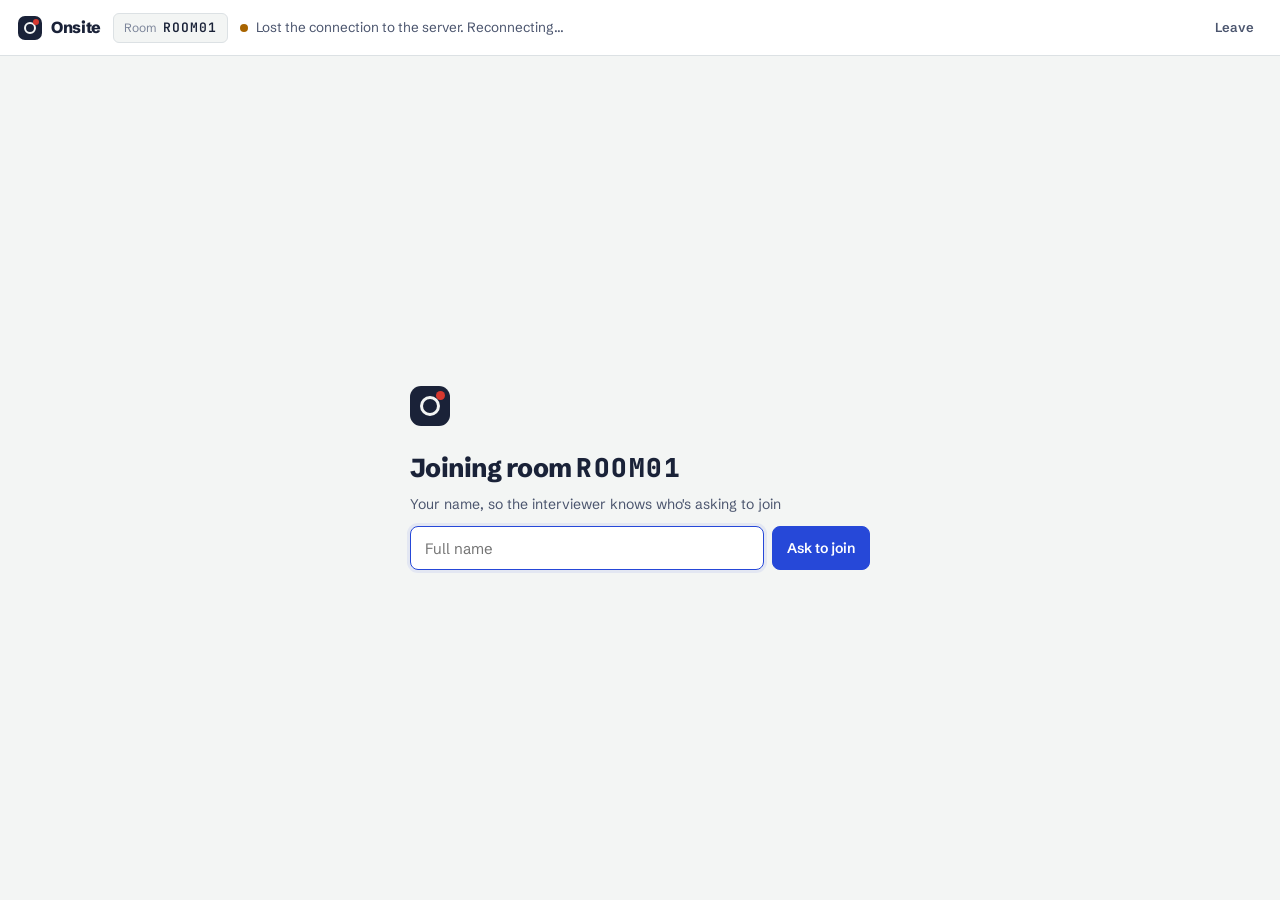
==== commit c52c7ec9: "Add VS Code navigation and in-browser language servers to the editor Go to definition (Cmd/Ctrl+clic" ====
--- a/interview.html
+++ b/interview.html
@@ -5,7 +5,7 @@
 <meta name="viewport" content="width=device-width, initial-scale=1" />
 <title>Onsite — Interview room</title>
 <link rel="icon" href="data:image/svg+xml,<svg xmlns=%22http://www.w3.org/2000/svg%22 viewBox=%220 0 32 32%22><rect width=%2232%22 height=%2232%22 rx=%227%22 fill=%22%231A2238%22/><circle cx=%2216%22 cy=%2216%22 r=%228%22 fill=%22none%22 stroke=%22%23F4F6F5%22 stroke-width=%223%22/><circle cx=%2223%22 cy=%229%22 r=%223%22 fill=%22%23D6382F%22/></svg>" />
-<link rel="stylesheet" href="style.css?v=46" />
+<link rel="stylesheet" href="style.css?v=49" />
 <link rel="stylesheet" href="vendor/codemirror/codemirror.min.css" />
 </head>
 <body class="room">
@@ -125,6 +125,25 @@
                 <button type="button" data-editor-theme="dark">Dark</button>
                 <button type="button" data-editor-theme="light">Light</button>
               </div>
+            </div>
+            <div class="settings-row">
+              <span id="autocompleteLabel">Autocomplete</span>
+              <div class="seg" role="group" aria-labelledby="autocompleteLabel">
+                <button type="button" data-autocomplete="on">On</button>
+                <button type="button" data-autocomplete="off">Off</button>
+              </div>
+            </div>
+            <div class="settings-row">
+              <span id="languageServerLabel">Language server</span>
+              <div class="seg" role="group" aria-labelledby="languageServerLabel">
+                <button type="button" data-language-server="on">On</button>
+                <button type="button" data-language-server="off">Off</button>
+              </div>
+            </div>
+            <p class="settings-note settings-status" id="languageServerStatus" aria-live="polite"></p>
+            <div class="settings-row">
+              <span>Shortcuts</span>
+              <button type="button" class="settings-link" id="commandPaletteBtn">All commands <kbd class="keycap">F1</kbd></button>
             </div>
             <p class="settings-note">Only changes your screen.</p>
           </div>
@@ -337,12 +356,13 @@
 <script src="vendor/codemirror/addon/edit/matchbrackets.js"></script>
 <script src="vendor/codemirror/addon/edit/closebrackets.js"></script>
 <script src="vendor/codemirror/addon/selection/active-line.js"></script>
+<script src="vendor/codemirror/addon/hint/show-hint.js"></script>
 <script src="vendor/peerjs/peerjs.min.js"></script>
 <script src="questions.js?v=31"></script>
 <script src="neetcode150.js?v=1"></script>
 <script src="projects.js?v=1"></script>
 <script src="project-runner.js?v=1"></script>
 <script src="report.js?v=3"></script>
-<script src="app.js?v=48"></script>
+<script src="app.js?v=55"></script>
 </body>
 </html>
--- a/style.css
+++ b/style.css
@@ -1272,6 +1272,29 @@
 .seg button + button { border-left: 1px solid var(--rule-2); }
 .seg button[aria-pressed="true"] { background: var(--ink); color: #fff; }
 .settings-note { margin: 6px 0 0; font-size: 12px; color: var(--ink-3); }
+.settings-link {
+  display: inline-flex;
+  align-items: center;
+  gap: 6px;
+  padding: 0;
+  border: 0;
+  background: none;
+  color: var(--blue);
+  font: inherit;
+  font-weight: 600;
+  cursor: pointer;
+}
+.settings-link:hover { color: var(--blue-ink); }
+.keycap {
+  padding: 1px 5px;
+  border: 1px solid var(--rule-2);
+  border-bottom-width: 2px;
+  border-radius: 4px;
+  color: var(--ink-2);
+  font-family: var(--mono);
+  font-size: 11px;
+  font-weight: 500;
+}
 
 /* ---------- Light editor (per-viewer preference) ---------- */
 body.editor-light {
@@ -1512,3 +1535,150 @@
   white-space: pre-wrap;
 }
 .replay-file { font-family: var(--mono); font-size: 13px; font-weight: 500; color: var(--slate-dim); }
+
+/* ---------- Autocomplete ---------- */
+.CodeMirror-hints {
+  position: absolute;
+  z-index: 40;
+  overflow-y: auto;
+  max-height: 260px;
+  min-width: 220px;
+  margin: 0;
+  padding: 4px;
+  list-style: none;
+  border: 1px solid var(--slate-rule);
+  border-radius: 8px;
+  background: var(--slate-2);
+  box-shadow: 0 8px 24px rgba(10, 14, 26, 0.28);
+  font-family: var(--mono);
+  font-size: calc(var(--code-size, 14px) - 1px);
+}
+.CodeMirror-hint {
+  display: flex;
+  align-items: baseline;
+  gap: 16px;
+  padding: 3px 8px;
+  border-radius: 4px;
+  color: var(--slate-text);
+  white-space: pre;
+  cursor: pointer;
+}
+li.CodeMirror-hint-active { background: var(--slate-3); }
+.hint-kind { margin-left: auto; font-family: var(--sans); font-size: 11.5px; color: var(--slate-dim); }
+
+/* ---------- Go to definition, find, palette ---------- */
+.goto-armed .cm-goto-link { cursor: pointer; }
+.cm-s-onsite .cm-goto-link { color: #8FB3FF !important; text-decoration: underline; text-underline-offset: 2px; }
+.cm-s-onsite .cm-def-flash { background: rgba(110, 149, 255, 0.32); border-radius: 2px; transition: background 0.6s ease-out; }
+.cm-s-onsite .cm-occurrence { background: rgba(255, 255, 255, 0.09); border-radius: 2px; }
+.cm-s-onsite .cm-find-match { background: rgba(233, 196, 106, 0.22); border-radius: 2px; }
+.cm-s-onsite .cm-find-current { background: rgba(233, 196, 106, 0.5); box-shadow: 0 0 0 1px rgba(233, 196, 106, 0.8); }
+.editor-light .cm-s-onsite .cm-goto-link { color: var(--blue) !important; }
+.editor-light .cm-s-onsite .cm-def-flash { background: rgba(38, 72, 216, 0.18); }
+.editor-light .cm-s-onsite .cm-occurrence { background: rgba(26, 34, 56, 0.08); }
+.editor-light .cm-s-onsite .cm-find-match { background: rgba(201, 125, 0, 0.16); }
+.editor-light .cm-s-onsite .cm-find-current { background: rgba(201, 125, 0, 0.34); box-shadow: 0 0 0 1px rgba(168, 100, 0, 0.6); }
+
+.find-widget, .palette {
+  position: absolute;
+  z-index: 35;
+  border: 1px solid var(--slate-rule);
+  border-radius: 8px;
+  background: var(--slate-2);
+  box-shadow: 0 8px 24px rgba(10, 14, 26, 0.28);
+  color: var(--slate-text);
+  font-family: var(--sans);
+  font-size: 12.5px;
+}
+.find-widget { top: 8px; right: 16px; display: grid; gap: 4px; padding: 4px; }
+.find-row { display: flex; align-items: center; gap: 2px; }
+.find-widget input, .palette-input {
+  height: 28px;
+  padding: 0 8px;
+  border: 1px solid var(--slate-rule);
+  border-radius: 5px;
+  outline: none;
+  background: var(--slate);
+  color: var(--slate-text);
+  font-family: var(--mono);
+  font-size: 12.5px;
+}
+.find-widget input { width: 220px; }
+.find-widget input:focus, .palette-input:focus { border-color: #6E95FF; }
+.find-widget.no-results .find-input { border-color: rgba(214, 56, 47, 0.7); }
+.find-opt, .find-btn {
+  min-width: 26px;
+  height: 26px;
+  padding: 0 6px;
+  border: 1px solid transparent;
+  border-radius: 5px;
+  background: none;
+  color: var(--slate-dim);
+  font-family: var(--mono);
+  font-size: 12px;
+  cursor: pointer;
+}
+.find-opt:hover, .find-btn:hover { background: var(--slate-3); color: var(--slate-text); }
+.find-opt[aria-pressed="true"] { border-color: #6E95FF; color: var(--slate-text); background: rgba(110, 149, 255, 0.16); }
+.find-text { font-family: var(--sans); }
+.find-count { min-width: 72px; padding: 0 6px; color: var(--slate-dim); font-variant-numeric: tabular-nums; white-space: nowrap; }
+
+.palette { top: 8px; left: 50%; width: min(560px, calc(100% - 32px)); transform: translateX(-50%); padding: 6px; }
+.palette-input { width: 100%; height: 32px; font-family: var(--sans); font-size: 13px; }
+.palette-list { max-height: 320px; margin: 6px 0 0; padding: 0; overflow-y: auto; list-style: none; }
+.palette-item {
+  display: flex;
+  align-items: baseline;
+  gap: 16px;
+  padding: 5px 8px;
+  border-radius: 5px;
+  cursor: pointer;
+}
+.palette-item.active { background: var(--slate-3); }
+.palette-label { overflow: hidden; font-family: var(--mono); text-overflow: ellipsis; white-space: nowrap; }
+.palette-detail { flex: none; margin-left: auto; color: var(--slate-dim); font-size: 11.5px; }
+
+.editor-notice {
+  position: absolute;
+  bottom: 14px;
+  left: 50%;
+  z-index: 35;
+  padding: 6px 12px;
+  border: 1px solid var(--slate-rule);
+  border-radius: 6px;
+  background: var(--slate-2);
+  color: var(--slate-text);
+  font-size: 12.5px;
+  transform: translateX(-50%);
+  pointer-events: none;
+}
+
+/* ---------- Language server: problems and hover ---------- */
+.cm-s-onsite .cm-diag-error { text-decoration: underline wavy rgba(255, 110, 100, 0.9); text-decoration-skip-ink: none; text-underline-offset: 3px; }
+.cm-s-onsite .cm-diag-warning { text-decoration: underline wavy rgba(233, 196, 106, 0.85); text-decoration-skip-ink: none; text-underline-offset: 3px; }
+.editor-light .cm-s-onsite .cm-diag-error { text-decoration-color: #D6382F; }
+.editor-light .cm-s-onsite .cm-diag-warning { text-decoration-color: #A86400; }
+.editor-hover {
+  position: absolute;
+  z-index: 36;
+  max-width: min(560px, calc(100% - 16px));
+  max-height: 260px;
+  overflow: auto;
+  border: 1px solid var(--slate-rule);
+  border-radius: 6px;
+  background: var(--slate-2);
+  box-shadow: 0 8px 24px rgba(10, 14, 26, 0.28);
+  color: var(--slate-text);
+  font-size: 12.5px;
+  pointer-events: none;
+}
+.editor-hover > div { padding: 6px 10px; }
+.editor-hover > div + div { border-top: 1px solid var(--slate-rule); }
+.hover-title { font-family: var(--mono); white-space: pre-wrap; }
+.hover-doc { color: var(--slate-dim); white-space: pre-wrap; }
+.hover-problem { font-family: var(--mono); white-space: pre-wrap; }
+.hover-error { color: #FF8A80; }
+.hover-warning { color: #E9C46A; }
+.editor-light .hover-error { color: #B42318; }
+.editor-light .hover-warning { color: #8A5200; }
+.settings-status { margin-top: 0; }
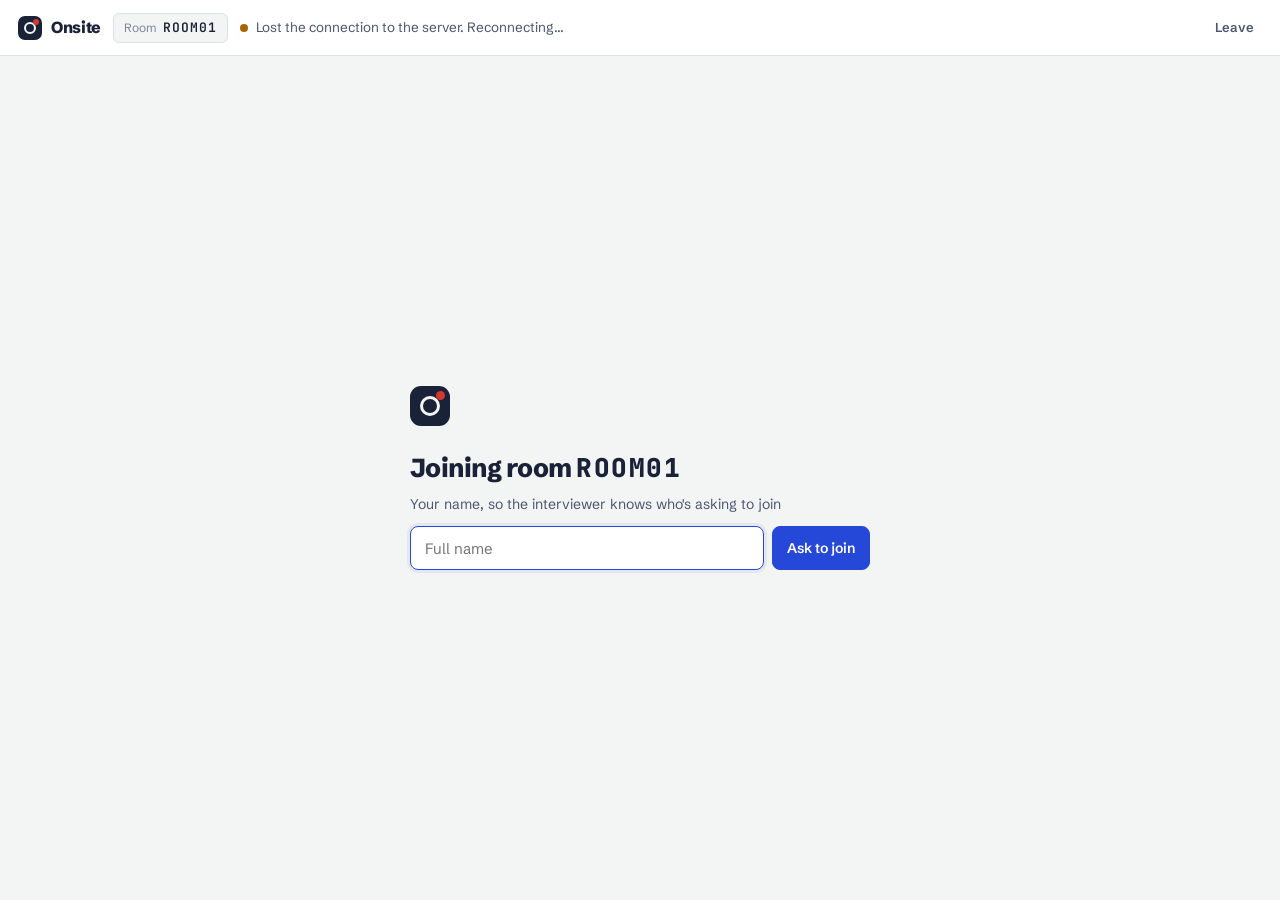
==== commit 914d2f80: "Send Judge0 runs base64-encoded so non-UTF-8 output doesn't fail the run With base64_encoded=false, " ====
--- a/interview.html
+++ b/interview.html
@@ -363,6 +363,6 @@
 <script src="projects.js?v=1"></script>
 <script src="project-runner.js?v=1"></script>
 <script src="report.js?v=3"></script>
-<script src="app.js?v=55"></script>
+<script src="app.js?v=57"></script>
 </body>
 </html>
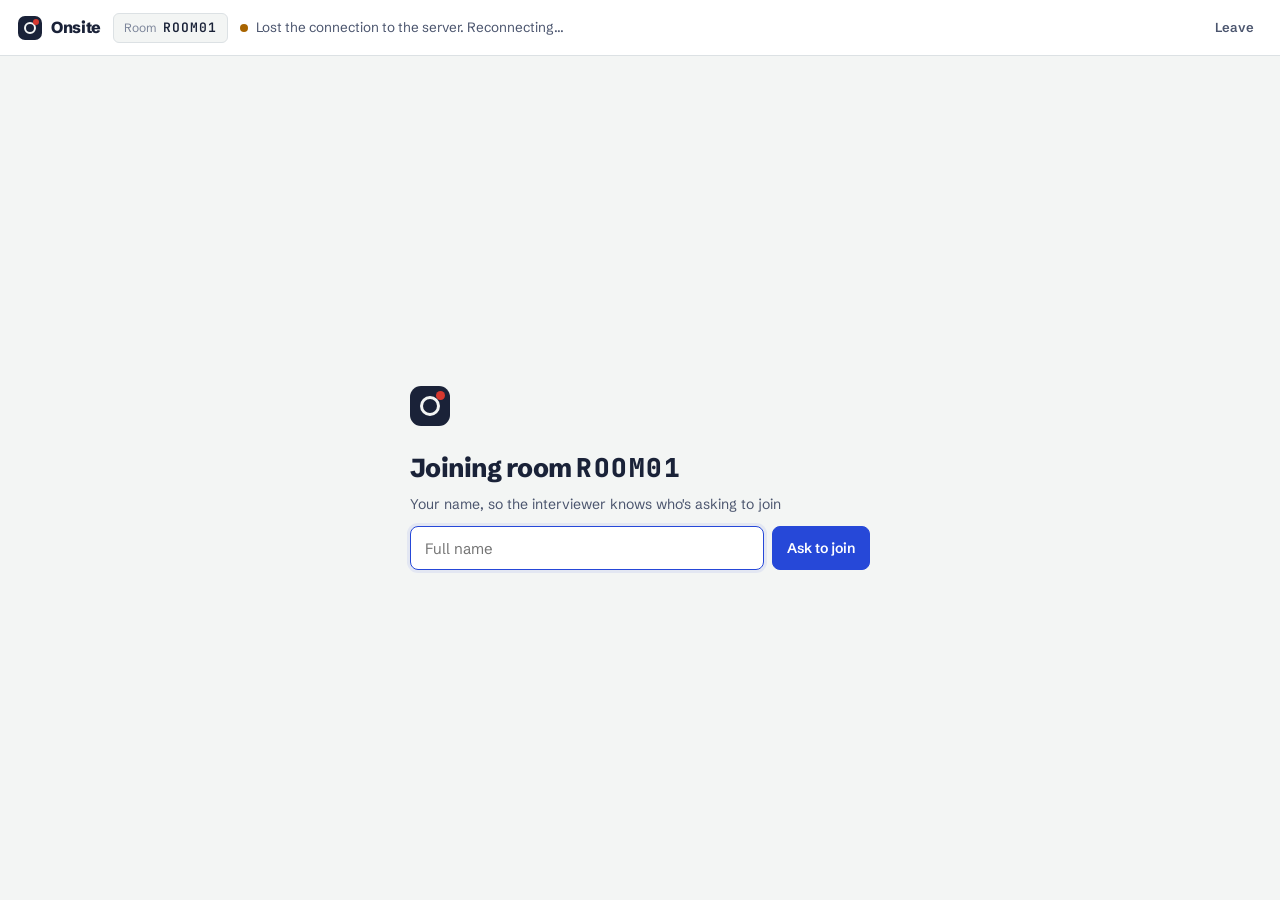
==== commit 07682277: "Add "Run in this browser" for Python practicals A practical can now run in the interviewer's browser" ====
--- a/interview.html
+++ b/interview.html
@@ -158,6 +158,9 @@
           <button class="file-action" id="deleteFileBtn" type="button">Delete</button>
           <label class="file-run-toggle" title="Lets the candidate use Run and Run tests. Results for hidden files stay private.">
             <input type="checkbox" id="candidateRunsToggle" checked />Candidate runs
+          </label>
+          <label class="file-run-toggle" id="browserRunLabel" title="Run this Python practical in your browser instead of the cloud sandbox, so it can reach services on your computer, like a local model at http://localhost:11434.">
+            <input type="checkbox" id="browserRunToggle" />Run in this browser
           </label>
         </div>
       </div>
@@ -363,6 +366,6 @@
 <script src="projects.js?v=1"></script>
 <script src="project-runner.js?v=1"></script>
 <script src="report.js?v=3"></script>
-<script src="app.js?v=57"></script>
+<script src="app.js?v=58"></script>
 </body>
 </html>
